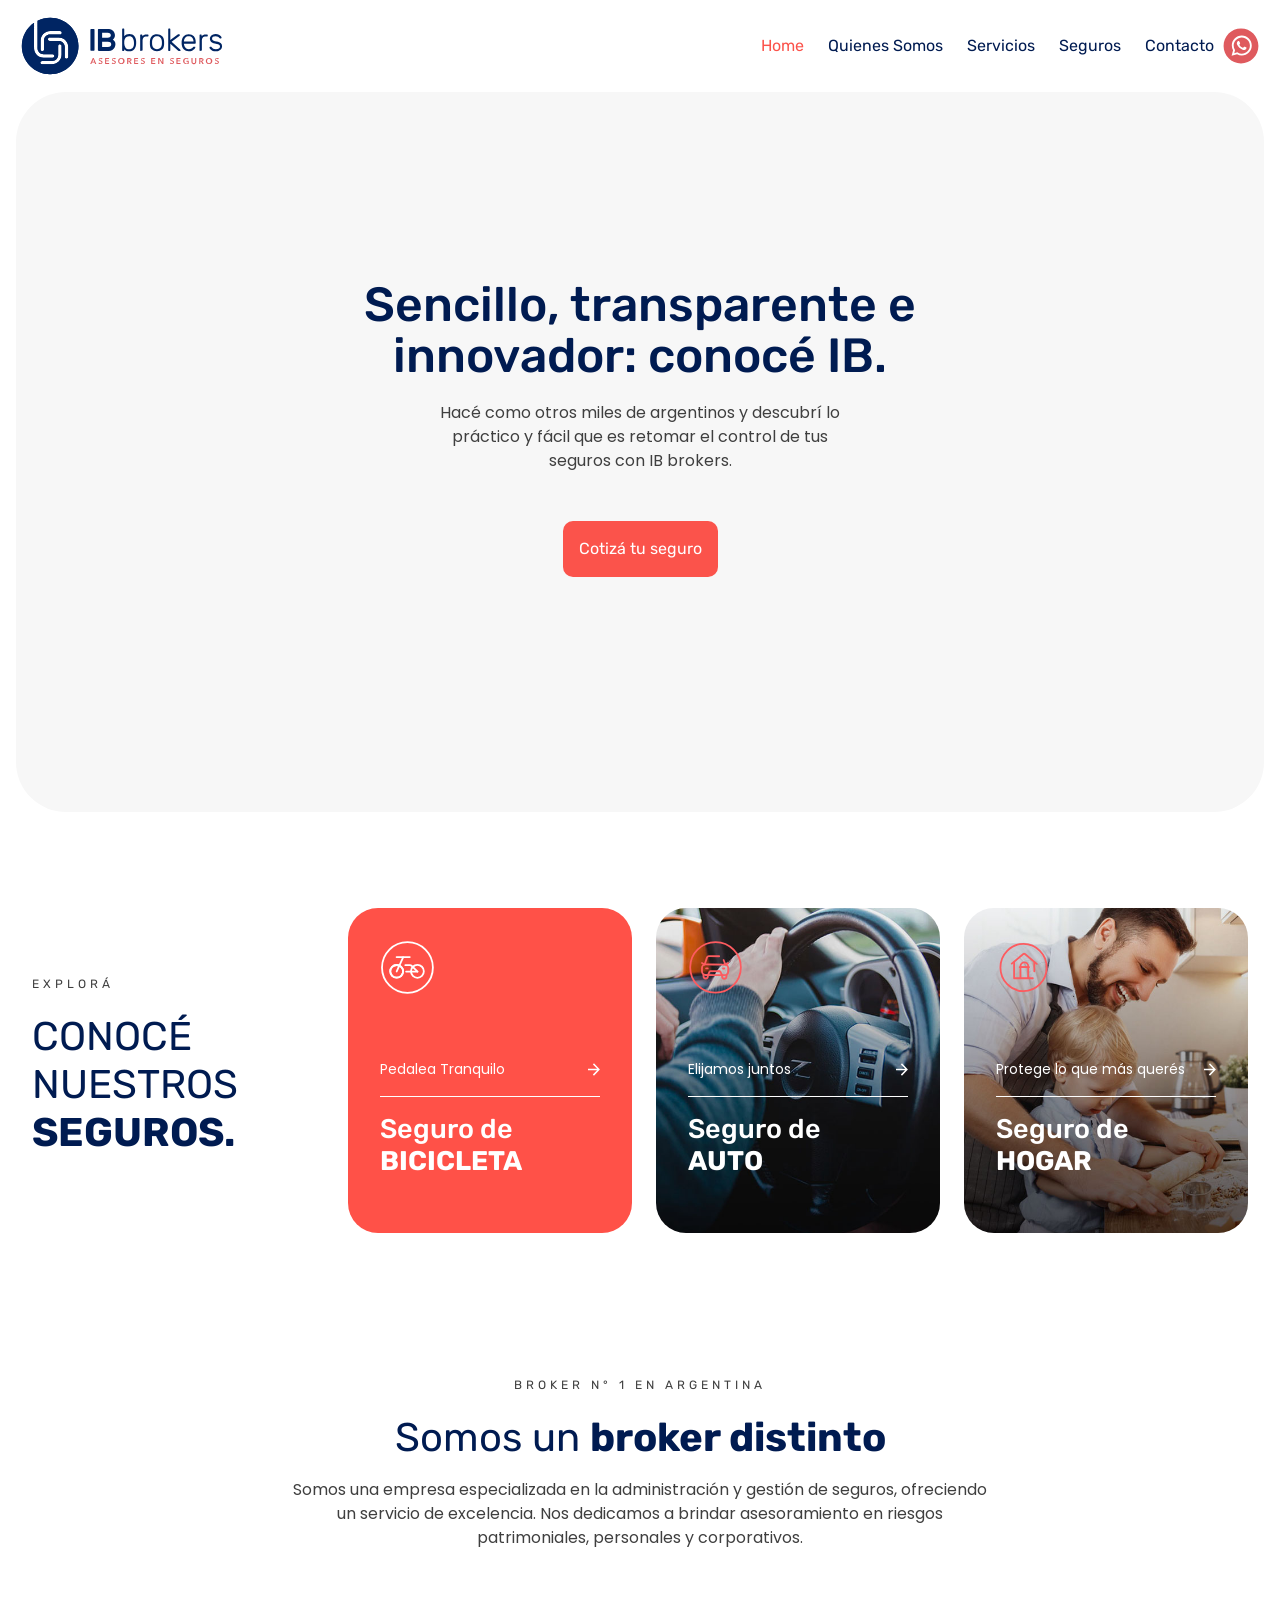
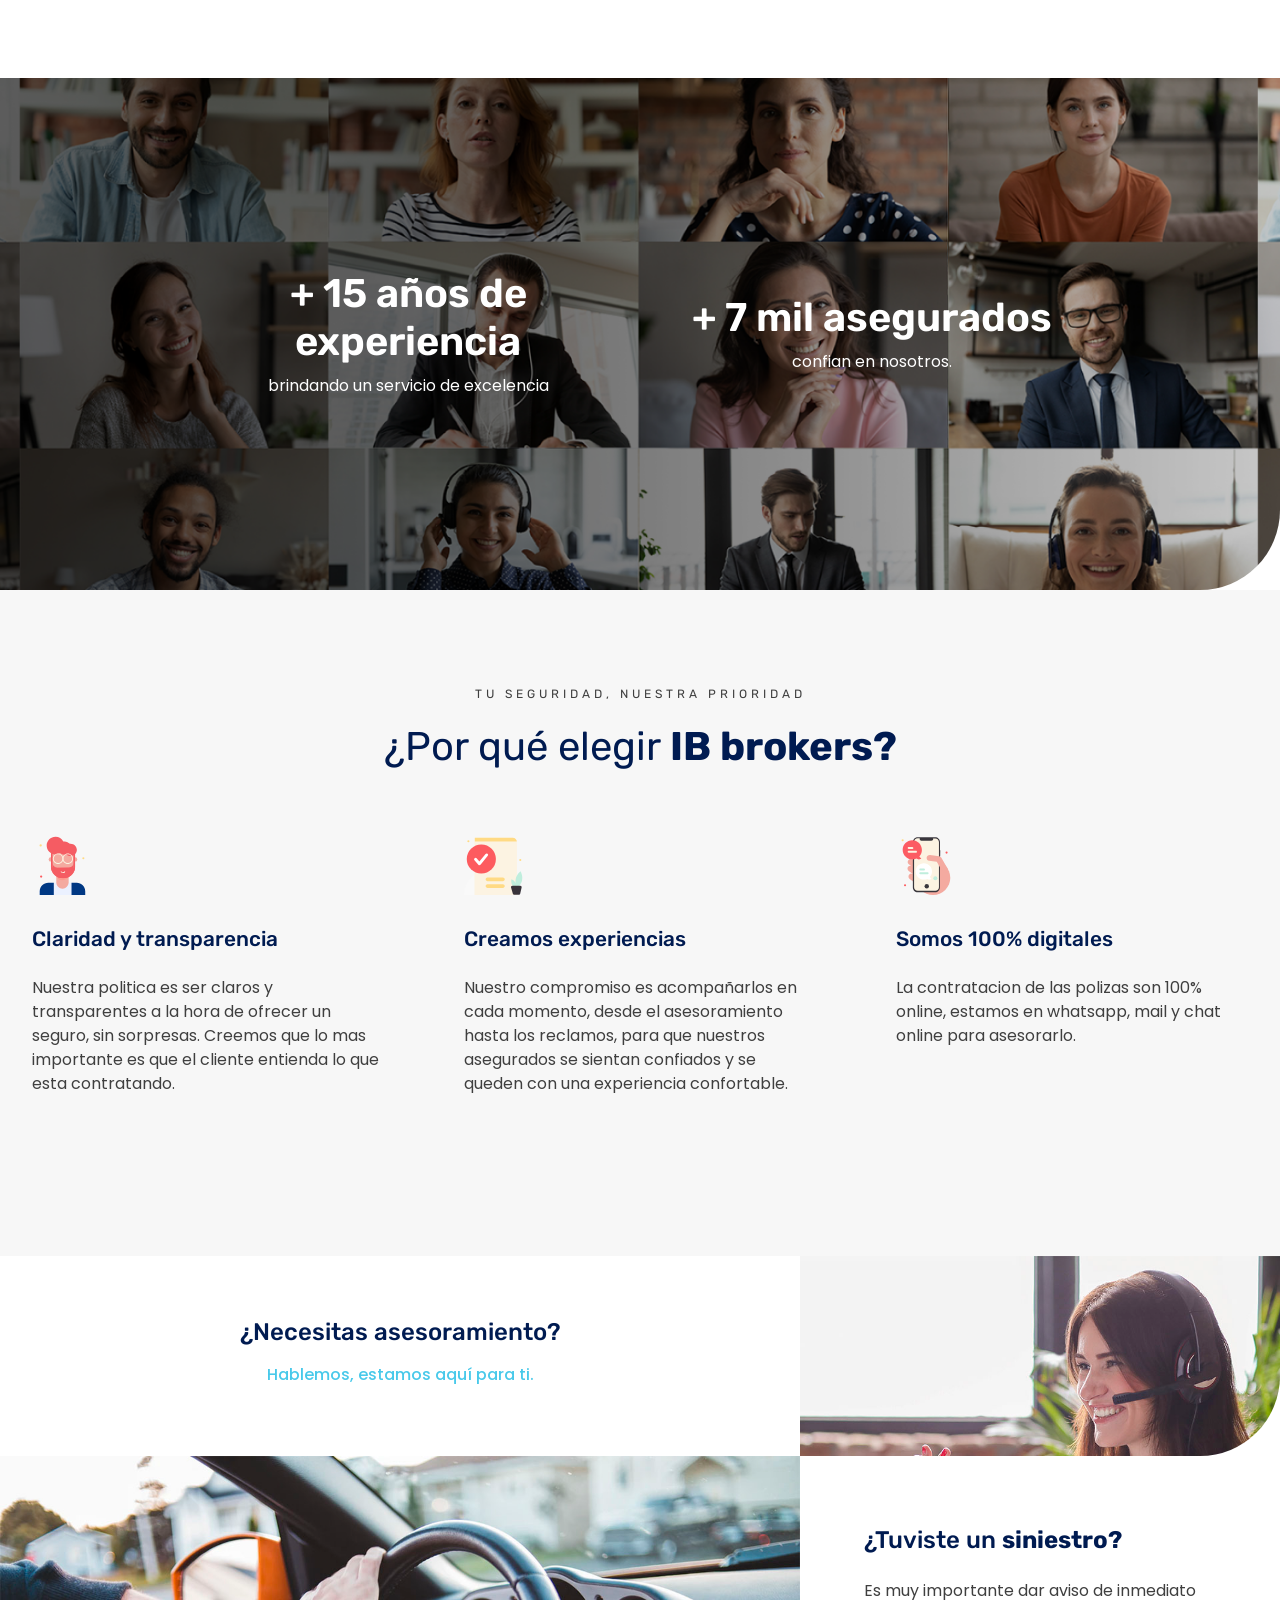
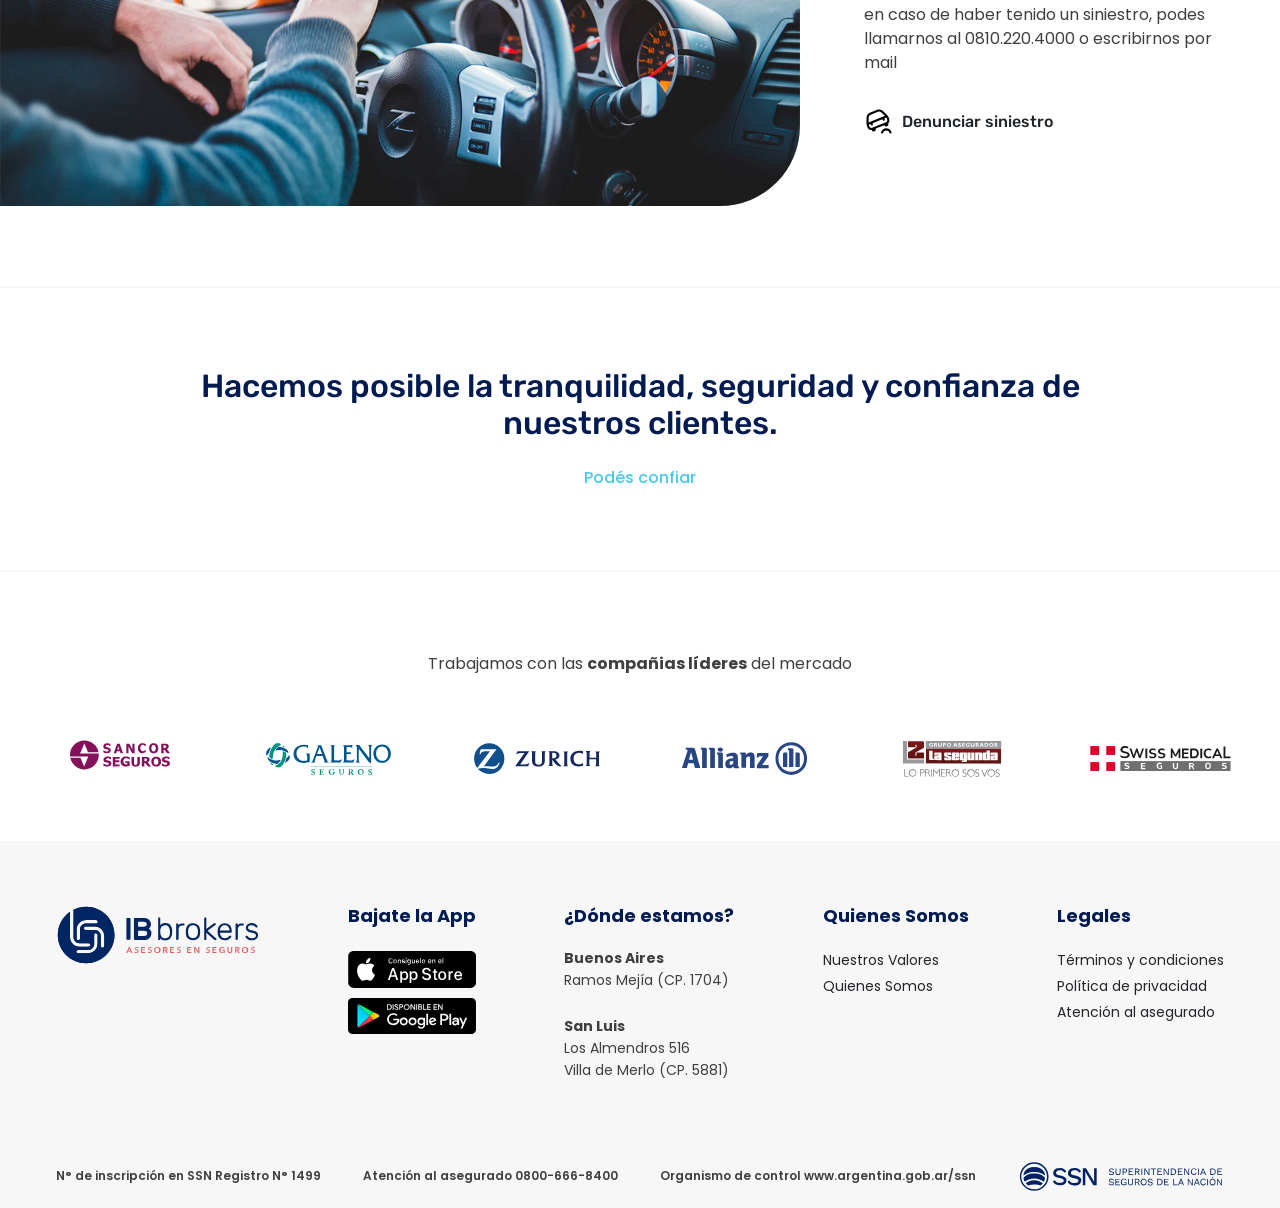
==== index.html @ da9d714d "Primer Commit del Proyecto" ====
<!DOCTYPE html>
<html lang="es">
<head>
    <meta charset="UTF-8">
    <meta name="viewport" content="width=device-width, initial-scale=1.0">
    <title>IB Brokers, Productores de Seguros</title>

    <link href="https://cdn.jsdelivr.net/npm/bootstrap@5.3.2/dist/css/bootstrap.min.css" rel="stylesheet" integrity="sha384-T3c6CoIi6uLrA9TneNEoa7RxnatzjcDSCmG1MXxSR1GAsXEV/Dwwykc2MPK8M2HN" crossorigin="anonymous">

    <link rel="stylesheet" href="./css/estilos.css">

</head>
<body>

    <header>
        <nav class="navbar navbar-expand-lg">
            <div class="container-fluid">
            <a href="./index.html"><img src="./imag/logo-ib.svg" alt="IB Brokers"></a>
            <button class="navbar-toggler" type="button" data-bs-toggle="collapse" data-bs-target="#navbarNav" aria-controls="navbarNav" aria-expanded="false" aria-label="Toggle navigation">
            <span class="navbar-toggler-icon"></span>
            </button>
            
            <div class="collapse navbar-collapse" id="navbarNav">
                <ul class="navbar-nav">
                <li class="nav-item">
                    <a class="nav-link active" aria-current="page" href="./index.html">Home</a>
                </li>
                <li class="nav-item">
                    <a class="nav-link" href="./pages/quienes-somos.html">Quienes Somos</a>
                </li>
                <li class="nav-item">
                    <a class="nav-link" href="./pages/servicios.html">Servicios</a>
                </li>
                <li class="nav-item">
                    <a class="nav-link" href="./pages/seguros.html">Seguros</a>
                </li>
                <li class="nav-item">
                    <a class="nav-link" href="./pages/contacto.html">Contacto</a>
                </li>
                </ul>
                <a href="https://api.whatsapp.com/send?phone=5491161267006&text=%20Hola!%20Me%20gustar%C3%ADa%20cotizar%20mi%20celular" target="_blank">
                    <img src="./imag/whatsapp-icon-header.svg" alt="Whatsapp">
                </a>
               
            </div>
            </div>
        </nav>
    </header>


    <main>
        <section class="section-1">
            <div class="container_introduccion">
                <h1>Sencillo, transparente e innovador: conocé IB.</h1>
                <p>Hacé como otros miles de argentinos y descubrí lo práctico y fácil que es retomar el control de tus seguros con IB brokers.</p>
                <a href="#cotiza-seguro">Cotizá tu seguro</a>
            </div>
        </section>


        <section class="section-2" id="cotiza-seguro">
            <div class="seguros__title">
                <p class="seguros__subtitle">EXPLORÁ</p>
                <h2>CONOCÉ NUESTROS <strong>SEGUROS.</strong></h2>
            </div>

            <div class="seguros__cajitas">

                <div class="seguros__cajas-1">
                    <img src="./imag/Icono-Bicicleta.svg" alt="Bicicleta">

                    <div class="seguros__cajas__iconos">
                        <p>Pedalea Tranquilo</p>
                        <img src="./imag/Flecha-ib-blanca.svg" alt="Icono Flecha">
                    </div>
                    
                    <a href="https://segurodebicicletas.com.ar/" target="_blank">
                        <h3 class="seguros__cajas__title__h3">Seguro de <br><strong>BICICLETA</strong></h3>
                    </a>
                </div>

                <div class="seguros__cajas-2">
                    <img src="./imag/Auto-icono.svg" alt="Auto">
                    
                    <div class="seguros__cajas__iconos">
                        <p>Elijamos juntos</p>
                        <img src="./imag/Flecha-ib-blanca.svg" alt="Icono Auto">
                    </div>
                    
                    <a href="https://api.whatsapp.com/send?phone=541166744454&text=%20Hola!%20Me%20gustar%C3%ADa%20cotizar%20mi%20auto" target="_blank"> 
                        <h3 class="seguros__cajas__title__h3">Seguro de <br><strong>AUTO</strong></h3>
                    </a>
                </div>

                <div class="seguros__cajas-3">
                    <img src="./imag/icono-hogar.svg" alt="Hogar">
                    
                    <div class="seguros__cajas__iconos">
                        <p>Protege lo que más querés</p>
                        <img src="./imag/Flecha-ib-blanca.svg" alt="Icono Flecha">
                    </div>
                    <a href="http://segurosdehogar.com.ar/" target="_blank">
                        <h3 class="seguros__cajas__title__h3">Seguro de <br><strong>HOGAR</strong></h3>
                    </a>
        
                </div>

            </div>
        </section>

        <section class="section-3">
            <div>
                <p class="seguros__subtitle">BROKER N° 1 EN ARGENTINA</p>
                <h2>Somos un <strong>broker distinto</strong></h2>
                <p class="seguros__texto">Somos una empresa especializada en la administración y gestión de seguros, ofreciendo un servicio de excelencia. Nos dedicamos a brindar asesoramiento en riesgos patrimoniales, personales y corporativos.</p>
            </div>
        </section>

        <section class="section-4">
            <div class="section-4-a">
                <h2>+ 15 años de experiencia</h2>
                <p>brindando un servicio de excelencia</p>
            </div>
            <div class="section-4-a">
                <h2>+ 7 mil asegurados</h2>
                <p>confian en nosotros.
                </p>
            </div>
        </section>

        <section class="section-5">
            <div class="section-5__features">
                <div>
                    <p class="seguros__subtitle">TU SEGURIDAD, NUESTRA PRIORIDAD</p>
                    <h2>¿Por qué elegir <strong>IB brokers?</strong></h2>
                </div>

                <div class="features">
                    <div class="features__1">
                        <img class="img-features" src="./imag/features-1.svg" alt="Icono Transparencia">
                        <h4>Claridad y transparencia</h4>
                        <p>Nuestra politica es ser claros y transparentes a la hora de ofrecer un seguro, sin sorpresas. Creemos que lo mas importante es que el cliente entienda lo que esta contratando.</p>
                    </div>

                    <div class="features__2">
                        <img class="img-features" src="./imag/features-2.svg" alt="Icono experiencia">
                        <h4>Creamos experiencias</h4>
                        <p>Nuestro compromiso es acompañarlos en cada momento, desde el asesoramiento hasta los reclamos, para que nuestros asegurados se sientan confiados y se queden con una experiencia confortable.</p>
                    </div>

                    <div class="features__3">
                        <img class="img-features" src="./imag/features-3.svg" alt="Icono-Bicicletaono Digital">
                        <h4>Somos 100% digitales</h4>
                        <p>La contratacion de las polizas son 100% online, estamos en whatsapp, mail y chat online para asesorarlo.</p>
                    </div>

                </div>
            </div>
        </section>

        <section class="section-6">
            <div class="contenido-grid">
                <div class="contenido-grid__one">
                    <h3>¿Necesitas asesoramiento?</h3>
                    <p class="contenido-grid__text__one">Hablemos, estamos aquí para ti.</p>
                </div>
                
                <div class="contenido-grid__two"></div>
                <div class="contenido-grid__three"></div>

                <div class="contenido-grid__four">
                    <h3>¿Tuviste un <strong>siniestro?</strong></h3>
                    <p class="contenido-grid__text__four">Es muy importante dar aviso de inmediato en caso de haber tenido un siniestro, podes llamarnos al 0810.220.4000 o escribirnos por mail</p>
                    <div class="contenido-grid__text__four__botom">
                        <img src="./imag/car-bump.svg" alt="Boton Denunciar">
                        <a href="https://api.whatsapp.com/send?phone=5491161267006&text=%20Hola!%20Me%20gustar%C3%ADa%20cotizar%20mi%20celular" target="_blank">Denunciar siniestro</a>
                    </div>
                    
                </div>
            </div>
        </section>

        <section class="section-7">
            <div class="container__frase">
                <h2 class="container__frase__one">Hacemos posible la tranquilidad, seguridad y confianza de nuestros clientes.</h2>
                <p class="container__frase__two">Podés confiar</p>
            </div>
        </section>

        <section class="section-8">
                <div>
                    <p>Trabajamos con las <strong>compañias líderes</strong> del mercado</p>
                </div>
                <div class="grid_companias">
                    <img src="./imag/Sancor-IB.svg" alt="Sancor Seguros">
                    <img src="./imag/Galeno-IB.svg" alt="Galeno Seguros">
                    <img src="./imag/Zurich-IB.svg" alt="Zurich Seguros">
                    <img src="./imag/Allianx-IB.svg" alt="Allianz Seguros">
                    <img src="./imag/LaSegunda-IB.svg" alt="La Segunda Seguros">
                    <img src="./imag/SMG-Seguros.svg" alt="SMG Seguros">
                </div>
        </section>

    </main>

<footer>
    <div class="container-footer">
        
        <div class="Fila-1-footer">
            <div>
                <img class="logo-footer" src="./imag/logo-ib.svg" alt="Logo IB Brokers">
            </div>

            <div>
                <h4 class="title-footer">Bajate la App</h4>
                <img class="img-footer" src="./imag/apple.svg" alt="App Apple">
                <img class="img-footer" src="./imag/googeplar.svg" alt="App Google">     
            </div>

            <div>
                
                <h4 class="title-footer">¿Dónde estamos?</h4>
                <p class="text-footer"><strong>Buenos Aires</strong></p>
                <p class="text-footer">Ramos Mejía (CP. 1704)</p><br>
                
                
                <p class="text-footer"><strong>San Luis</strong></p>
                <p class="text-footer">Los Almendros 516<br>
                Villa de Merlo (CP. 5881)</p>
                
            </div>

            <div>
                <h4 class="title-footer">Quienes Somos</h4>
                    <ul>
                        <li class="item-fotter">Nuestros Valores</li>
                        <li class="item-fotter">Quienes Somos</li>
                    </ul>
            </div>

            <div>
                <h4 class="title-footer">Legales</h4>
                <ul> 
                    <li class="item-fotter">Términos y condiciones</li>
                    <li class="item-fotter">Política de privacidad</li>
                    <li class="item-fotter">Atención al asegurado</li>
                </ul>
            </div>
            
        </div>

        <div class="Fila-2-footer">
            <div>
                <p class="text-footer-fila2">N° de inscripción en SSN Registro N° 1499</p>
            </div> 

            <div>
                <p class="text-footer-fila2">Atención al asegurado 0800-666-8400</p>
            </div>
           
            <div>
                <p class="text-footer-fila2">Organismo de control www.argentina.gob.ar/ssn</p>
            </div>
           
            <div>
                <img src="./imag/LogoSSN.svg" alt="Superintendencia de Seguros">
            </div>
        
        </div>
    
    </div>
</footer>

<script src="https://cdn.jsdelivr.net/npm/bootstrap@5.3.2/dist/js/bootstrap.bundle.min.js" integrity="sha384-C6RzsynM9kWDrMNeT87bh95OGNyZPhcTNXj1NW7RuBCsyN/o0jlpcV8Qyq46cDfL" crossorigin="anonymous"></script>

</body>
</html>
---- css/estilos.css ----
@import url('https://fonts.googleapis.com/css2?family=Poppins:wght@300;400;500;600;700;800;900&family=Rubik:wght@300;400;500;600;700;800;900&display=swap');

* {
    margin: 0;
    padding: 0;
    box-sizing: border-box;
}


/*PROPIEDADES GENERALES*/
h1, h2, h3, h4, h5, h6 {
    font-family: 'Rubik', sans-serif;
    font-weight: 500;
    color: #001b51;
}

h1 {
    font-size: 3rem;
    line-height: 3.2rem;
    margin-bottom: 20px;
}

h2 {
    font-size: 2.5rem;
    font-weight: 400;
    color: #001b51;
}

h3 {
    font-size: 1.5rem;
}

h4 {
    font-size: 1.3rem;
}


p {
    font-family: 'Poppins', sans-serif;
    color: #3f3f3f;
    font-weight: 400;
    font-size: 1rem;
    margin-bottom: 0;
}

a {
    outline: none;
    text-decoration: none;
    font-family: "rubik";
    color: inherit;
}

li {
    list-style-type: none;
}

ol, ul {
    padding-left: 0;
}


/*NAV*/

.navbar-expand-lg .navbar-collapse {
    margin: 0;
}

.container-fluid {
    max-width: 1300px;
    margin: 0.5rem;
    
}

.navbar {
    justify-content: center;
}

#navbarNav {
    justify-content: end;
}

.navbar-nav {
    gap: 0.5rem;
}

.nav-link {
    color: #001b51;
}

.navbar-nav .nav-link.active {
    color: #FB534B;
}

.nav-link:hover {
    color: #FB534B;
}  

.navbar-collapse {
    margin-top: 20px;
    gap: 0;
}






/*FOOTER*/
footer {
    background-color: #f7f7f7;
}

.container-footer {
    max-width: 1200px;
    margin: 0 auto;
    display: flex;
    flex-direction: column;
}

.Fila-1-footer {
    display: flex;
    flex-direction: row;
    justify-content: space-between;
    align-items: top;
    text-align: left;
    margin: 4rem 1rem 1rem 1rem;
}

.Fila-2-footer{
    display: flex;
    flex-direction: row;
    flex-wrap: wrap;
    justify-content: space-between;
    align-items: center;
    margin: 4rem 1rem 1rem 1rem;
}


.logo-fotter {
    height: 4.5rem;
    align-items: center;
 }

.title-footer {
    font-family: 'Poppins', sans-serif;
    font-size: 18px;
    font-weight: 700;
    margin-bottom: 20px;
}

.text-footer {
    font-size: 14px;
    line-height: 22px;
    font-weight: 400;
}

.item-fotter {
    font-family: 'Poppins', sans-serif;
    font-size: 14px;
    line-height: 26px;
    font-weight: 400;
}

.text-footer-fila2 {
    font-size: 12px;
    line-height: 16px;
    font-weight: 600;
    text-wrap: wrap;
}

.Fila-1-footer p {
    margin: 0;

}

.img-footer {
    margin-block: 0.3rem;

}

@media (max-width: 1000px) {
    .Fila-1-footer {
        flex-direction: column;
        gap: 2rem;
    }

    .Fila-2-footer {
        flex-direction: column;
        gap: 1rem;
        align-items: start;
    }

    .img-footer {
        width: 10rem;
    }
}


/*MAIN*/
/*SECTION1*/
.section-1 {
    height: 80vh;
    background-color: #f7f7f7;
    margin-inline: 1rem;
    border-radius: 50px;
    display: flex;
    
}

.container_introduccion{
    max-width: 1300px;
    margin: 0 auto;
    padding: 2rem;
    display: flex;
    flex-direction: column;
    justify-content: center;
    align-items: center;
}

.section-1 h1 {
    text-align: center;
    max-width: 600px;
}

.section-1 p {
    text-align: center;
    max-width: 400px;
}

.section-1 a {
    text-align: center;
    background-color: #FB534B;
    color: white;
    border-radius: 10px;
    padding: 1rem;
    margin-block: 3rem;
}

.section-1 a:hover {
    background-color: #013c95;
}

/*SECTION2*/
.section-2 {
    max-width: 1300px;
    margin: 4rem auto;
    display: flex;
    flex-direction: row;
    justify-content: start;
    align-items: center;
    gap: 2rem;
    padding: 2rem;
}

.seguros__title {
    width: 300px;
}

.seguros__subtitle {
    font-family: 'Rubik', sans-serif;
    font-size: 12px;
    line-height: 17px;
    font-weight: 400;
    letter-spacing: 4px;
    margin-bottom: 20px;
}

.seguros__cajitas {
    display: flex;
    flex-direction: row;
    max-width: 900px;
    margin: 0 auto;
    justify-content: space-between;
    width: 100%;
    gap: 1.5rem;
 
}

.seguros__cajas-1, .seguros__cajas-2, .seguros__cajas-3 {
    display: flex;
    flex-direction: column;
    justify-content: space-between;
    background-color: #ff5148;
    padding: 2rem;
    border-radius: 30px;
    text-align: left;
    width: 100%;
    align-items: start;
    align-content: end;
}

.seguros__cajas__iconos {
    display: flex;
    width: 100%;
    justify-content: space-between;
    padding-block: 4rem 1rem;
    border-bottom: 1px solid white;
}

.seguros__cajas__iconos p {
    color: white;
    font-size: 14px;
    }

.seguros__cajas__icon h3 {
        color: white;
}

.seguros__cajas__title__h3 {
    color: white;
    font-size: 27px;
    padding: 1rem 0;
}

.seguros__cajas-2 {
    background-image: url(../imag/Auto-imag.jpg);
    background-repeat: no-repeat;
    background-size: cover;
    background-position: center;
}

.seguros__cajas-3 {
    background-image: url(../imag/Hogar-imag.jpg);
    background-repeat: no-repeat;
    background-size: cover;
    background-position: center;
}

@media (max-width: 1000px) {
    
    .section-2 {
        flex-direction: column;
        align-items: left;
    }

    .seguros__title {
        width: 100%;
    }
}

@media (max-width: 750px) {

    .seguros__cajitas {
        flex-direction: column;
        max-width: 100%;
    }

}


/*SECTION3*/
.section-3 {
    max-width: 1300px;
    margin: 5rem auto;
    padding: 2rem;
    text-align: center;

}

.seguros__texto {
    max-width: 700px;
    text-align: center;
    margin: 1rem auto;
}


/*SECTION4*/
.section-4 {
    background-image:url(../imag/hero-empresas-xl.jpg);
    background-color: #f7f7f7;
    background-position: center;
    background-repeat: no-repeat;
    background-size: cover;
    border-bottom-right-radius: 80px;
    display: flex;
    flex-direction: row;
    justify-content: center;
    gap: 2rem;
    align-items: center;
    align-content: center;
    text-align: center;
    padding: 12rem;
}

.section-4 h2{
    color: white;
    font-weight: 600;
}

.section-4 p {
    color: white;
}

.section-4-a {
    width: 50%;
}


@media (max-width: 1000px) {
    
    .section-4 {
        padding: 5rem;
    }

}

@media (max-width: 750px) {
    
    .section-4 {
        padding: 3rem;
        flex-direction: column;
        gap: 3rem;
    }

    .section-4-a {
        width: 100%;
    }

}



/*SECTION5*/
.section-5 {
    background-color: #f7f7f7;
}

.section-5__features {
    max-width: 1300px;
    margin: 0 auto;
    padding: 6rem 2rem;
    text-align: center;
}

.features {
    display: flex;
    flex-direction: row;
    justify-content: space-between;
    align-items: start;
    margin-block: 4rem;
    gap: 5rem;
    
}

.features__1, .features__2, .features__3 {
    width: 50%;
    display: flex;
    flex-direction: column;
    text-align: left;
    gap: 1rem;
}

.img-features {
    max-width: 60px;
    margin-bottom: 1rem;
}


@media (max-width: 750px) {
    
    .features {
        flex-direction: column;
    }

    .features__1, .features__2, .features__3 {
        width: auto;
    }
}


/*SECTION 6*/
.section-6 {
    max-width: 1300px;
    margin: 0rem auto;
    text-align: center;
}

.contenido-grid{
    display: grid;
    grid-template-columns: 2fr 1.2fr;
    grid-template-rows: auto;
    align-items: center;
}

.contenido-grid__one {
    padding-block: 3rem;
}

.contenido-grid__text__one {
    color: #48c9ea;
    font-weight: 500;
    padding-block: 0.5rem;
    align-items: center;
 
}

.contenido-grid__two {
    width: 100%;
    height: 200px;
    background-image: url(../imag/Gestiones-imag.jpg);
    border-bottom-right-radius: 80px;
    background-position: top;
    background-repeat: no-repeat;
    background-size: cover;
}

.contenido-grid__three {
    width: 100%;
    height:350px;
    background-image: url(../imag/Gestiones-2-imag.jpg);
    border-bottom-right-radius: 80px;
    background-position: top;
    background-repeat: no-repeat;
    background-size: cover;
}

.contenido-grid__four {
    text-align: left;
    padding-inline: 4rem;
}

.contenido-grid__text__four {
    padding-block: 1rem;
}

.contenido-grid__text__four__botom {
    display: flex;
    flex-direction: row;
    justify-content: start;
    gap: 0.5rem;
    align-items: center;
    padding-top: 1rem;
}

.contenido-grid__text__four__botom a {
    font-weight: 500;
}

.contenido-grid__text__four__botom a:hover {
    font-weight: 500;
    color: #FB534B;
}


@media (max-width: 862px) {
    
    .contenido-grid{
        display: grid;
        grid-template-columns: 1fr;
        grid-template-rows: 1fr;
        align-items: center;
    }

    .contenido-grid__two {
        visibility: hidden;
        width: auto;
        height: auto;
    }  

    .contenido-grid__four {
        text-align: center;
        padding: 4rem 2rem;
    }

    .contenido-grid__text__four__botom {
        justify-content: center;
    }
}



/*SECTION 7*/

.container__frase {
    max-width: 1300px;
    margin: 5rem auto;
    padding: 5rem 10rem;
    border-top: 2px solid #f7f7f7;
    border-bottom: 2px solid #f7f7f7;
    text-align: center;
}

.container__frase__one {
    font-size: 32px;
    line-height: 37px;
    font-weight: 500;
}

.container__frase__two {
    font-weight: 500;
    color: #48c9ea;
    margin-top: 1.5rem;
}

@media (max-width: 1000px) {
    .container__frase {
        padding: 5rem 2rem;
    }
}


/*SECTION 8*/
.section-8 {
    max-width: 1300px;
    margin: 0 auto;
    text-align: center;
}

.grid_companias {
    display: grid;
    grid-template-columns: 1fr 1fr 1fr 1fr 1fr 1fr;
    gap: 2rem;
    margin: 4rem 2rem;
    justify-items: center;
}

@media (max-width: 820px) {
    .grid_companias {
        grid-template-columns: 1fr 1fr 1fr;
    }
}

@media (max-width: 526px) {
    .grid_companias {
        grid-template-columns: 1fr 1fr;
    }
}

/*QUIENES SOMOS*/
.section-1-quienes-somos {
    background-color: white;
    max-width: 1300px;
    margin: 0 auto;
}

.div-introduccion-quienes-somos {
    max-width: 700px;
    margin: 5rem 1rem;
    display: flex;
    flex-direction: column;
    gap: 1rem;
}

.section-2-quienes-somos {
    background-image: url(../imag/quienes-somos-img-IB.jpg);
    background-position: top;
    background-repeat: no-repeat;
    background-size: cover;
    border-bottom-right-radius: 100px;
    background-color: #f7f7f7;
    display: flex;
    margin: 0 auto;
    justify-content: center;

}

.div-skill-quienes-somos {
    max-width: 1300px;
    display: flex;
    flex-direction: row;
    gap: 10rem;
    margin: 10rem 0;
    padding: 1rem;
}

.div-skill-quienes-somos-text h3 {
    color: white;
    font-size: 2rem;
    text-align: center;
}

.div-skill-quienes-somos-text p {
    color: white;
    text-align: center;
}


.section-3-quienes-somos {
    max-width: 1300px;
    margin: 8rem auto;
    display: flex;
    flex-direction: row;
    gap: 4rem;
    justify-content: space-between;

}

.div-title-features-quienes-somos {
    width: 400px;
}

.div-title-features-quienes-somos h2 {
    font-size: 32px;
    line-height: 39px;
    font-weight: 500;
    padding: 1rem;
    margin-top: 4.5rem;
}

.div-features-quienes-somos {
    max-width: 900px;
    display: grid;
    grid-template-columns: 1fr 1fr;
    gap: 5rem;
    padding: 1rem;
}

.div-features-quienes-somos img {
    margin-bottom: 1rem;
}

@media (max-width: 900px) {
    .div-skill-quienes-somos {
        flex-direction: column;
        gap: 3rem;
        margin: 2rem 2rem;
    }

    .div-features-quienes-somos {
        display: grid;
        grid-template-columns: 1fr;
        gap: 2rem;
        padding: 1rem;
    }

    .section-3-quienes-somos {
        flex-direction: column;
        margin-top: 2rem;
        gap: 2rem;
    
    }

}


/*SERVICIOS*/
.section-1-servicios {
    background-color: white;
    max-width: 1300px;
    margin: 0 auto;
}

.div-introduccion-servicios {
    max-width: 700px;
    margin: 5rem 1rem;
    display: flex;
    flex-direction: column;
    gap: 1rem;
}

.section-2-servicios {
    background: linear-gradient(to right, #181c3541, #181c35a0),url("../imag/servicios.jpg");
    background-position: top;
    background-repeat: no-repeat;
    background-size: cover;
    border-bottom-right-radius: 100px;
    background-color: #f7f7f7;
    display: flex;
    margin: 0 auto;
    justify-content: center;

}

.div-text-servicios p {
    font-size: 2rem;
    font-weight: 500;
    color: white;
    padding: 1rem;
    margin: 14rem 0;
    text-align: center;
}


.section-3-servicios{
    max-width: 1300px;
    margin: 6rem auto;
    display: flex;
    flex-direction: column;
    justify-content: start;
}

.div-title-features-servicios h2 {
    max-width: 900px;
    padding: 1rem;
    margin-bottom: 5rem;
}

.div-features-servicios {
    max-width: 1300px;
    padding: 1rem;
    display: grid;
    grid-template-columns: 1fr 1fr 1fr 1fr;
    gap: 5rem;
}

.div-features-servicios img {
    margin-bottom: 1rem;
    margin-bottom: 2rem;
}

.section-4-servicios{
    max-width: 1300px;
    margin: 4rem auto;
    display: grid;
    grid-template-columns: 1fr 1fr;
}

.div-section-4-a {
    background-image: url(../imag/Gestiones-imag.jpg);
    background-position: center;
    background-repeat: no-repeat;
    background-size: cover;
    border-bottom-left-radius: 80px;
    border-top-right-radius: 80px;
}

.div-section-4-b {
    padding: 8rem 6rem;  
    background-color: #FB534B;
}


.div-section-4-b h3 {
    font-size: 2rem;
    color: white;
    margin-bottom: 2rem;
}

.div-section-4-b p {
    color: white;
}


/*SEGUROS*/

.div-introduccion-seguros {
    max-width: 700px;
    margin: 6rem auto;
    padding: 1rem;
    display: flex;
    flex-direction: column;
    text-align: center;
    justify-content: center;
    align-items: center;
}

.div-introduccion-seguros a {
    background-color: #FB534B;
    color: white;
    border-radius: 50px;
    padding: 0.8rem;
    width: 200px;
    letter-spacing: 2px;
    margin-top: 2rem;
}

.div-introduccion-seguros a:hover {
    background-color: #013c95;
}

.section-2-seguros, .section-4-seguros {
    background-color: #f7f7f7;
    padding-block: 6rem;
}

.seguro-movilidad, .seguro-personales, .seguro-corporativos {
    max-width: 1300px;
    margin: 0 auto;
    display: flex;
    flex-direction: row;
    justify-content: center;
    align-items: center;
    gap: 4rem;
    padding: 1rem;
}

.imag-setion-2-seguros {
    width: 600px;
    border-radius: 50px;
}

.info-seguro-movilidad h2, .info-seguro-personales h2, .info-seguro-corporativos h2 {
    font-size: 26px;
    line-height: 28px;
    font-weight: 500;
    margin-bottom: 1.5rem;

}

.list-seguro-movilidad, .list-seguro-personales, .list-seguro-corporativos {
    display: grid;
    grid-template-columns: 1fr 1fr;
    
}

.list-seguro-movilidad, .list-seguro-personales, .list-seguro-corporativos {
    margin-top: 3rem;
}

.item-seguro-movilidad, .item-seguro-personales, .item-seguro-corporativos {
    display: flex;
    justify-content: start;
    gap: 1rem;
    align-items: center;
    padding: 1rem;
    border-bottom: 1px solid white;
}

.section-3-personales {
    padding-block: 6rem;
}


/*contacto*/
.section-1-contacto {
    max-width: 1300px;
    margin: 6rem auto;
    padding: 1rem;
}

.div-formulario-contacto {
    display: flex;
    flex-direction: row;
    justify-content: center;
    gap: 4rem;
}


.boton-whatsapp-contacto {
    display: flex;
    justify-content: start;
    gap: 1rem;
    align-items: center;
    padding: 1rem 2rem;
    background-color: #FB534B;
    border: 0;
    border-radius: 50px;
    margin-block: 2rem 4rem;    
}

.boton-whatsapp-contacto p {
    color: white;
}

.boton-whatsapp-contacto:hover {
    background-color: #013c95;
}

.formulario-contacto-title, .form {
    width: 50%;
}

.form-style {
   margin: 1rem 0;
}

.input-style{
    border-radius: 10px;
    padding: 0.5rem;
    border: 1px solid #cacaca;
    width: 100%;
}

.input-style:focus {
    border: 1px solid #ff0000;
}

.bottom-form {
    width: 150px;
    background-color: #ff0000;
    color: white;
    font-family: 'Poppins', sans-serif;
    font-size: 18px;
    font-weight: 500;
    border: 0;
    padding: 0.5rem;
    border-radius: 50px;
}

.bottom-form:hover {
    background-color: #013c95;
}


/*mediaquery*/

/*servicios*/
@media (max-width: 900px) {
    .div-features-servicios {
        grid-template-columns: 1fr;
    }

    .section-4-servicios {
        grid-template-columns: 1fr;
        
    }

    .div-section-4-b {
        padding: 8rem 2rem;
    }

    .div-section-4-a {
        height: 30rem;
    }

    .section-4-servicios {
        margin-bottom: 0px;
    }

}




/*seguros*/
@media (max-width: 1060px) {
    .seguro-movilidad, .seguro-personales, .seguro-corporativos {
        flex-direction: column;
        align-items: start;
    }

    .imag-setion-2-seguros {
        width: 100%;
    }

}


/*contacto*/
@media (max-width: 950px) {
    .div-formulario-contacto {
        flex-direction: column;
        gap: 3rem;
    }

    .formulario-contacto-title, .form{
        width: 100%;
    } 

}
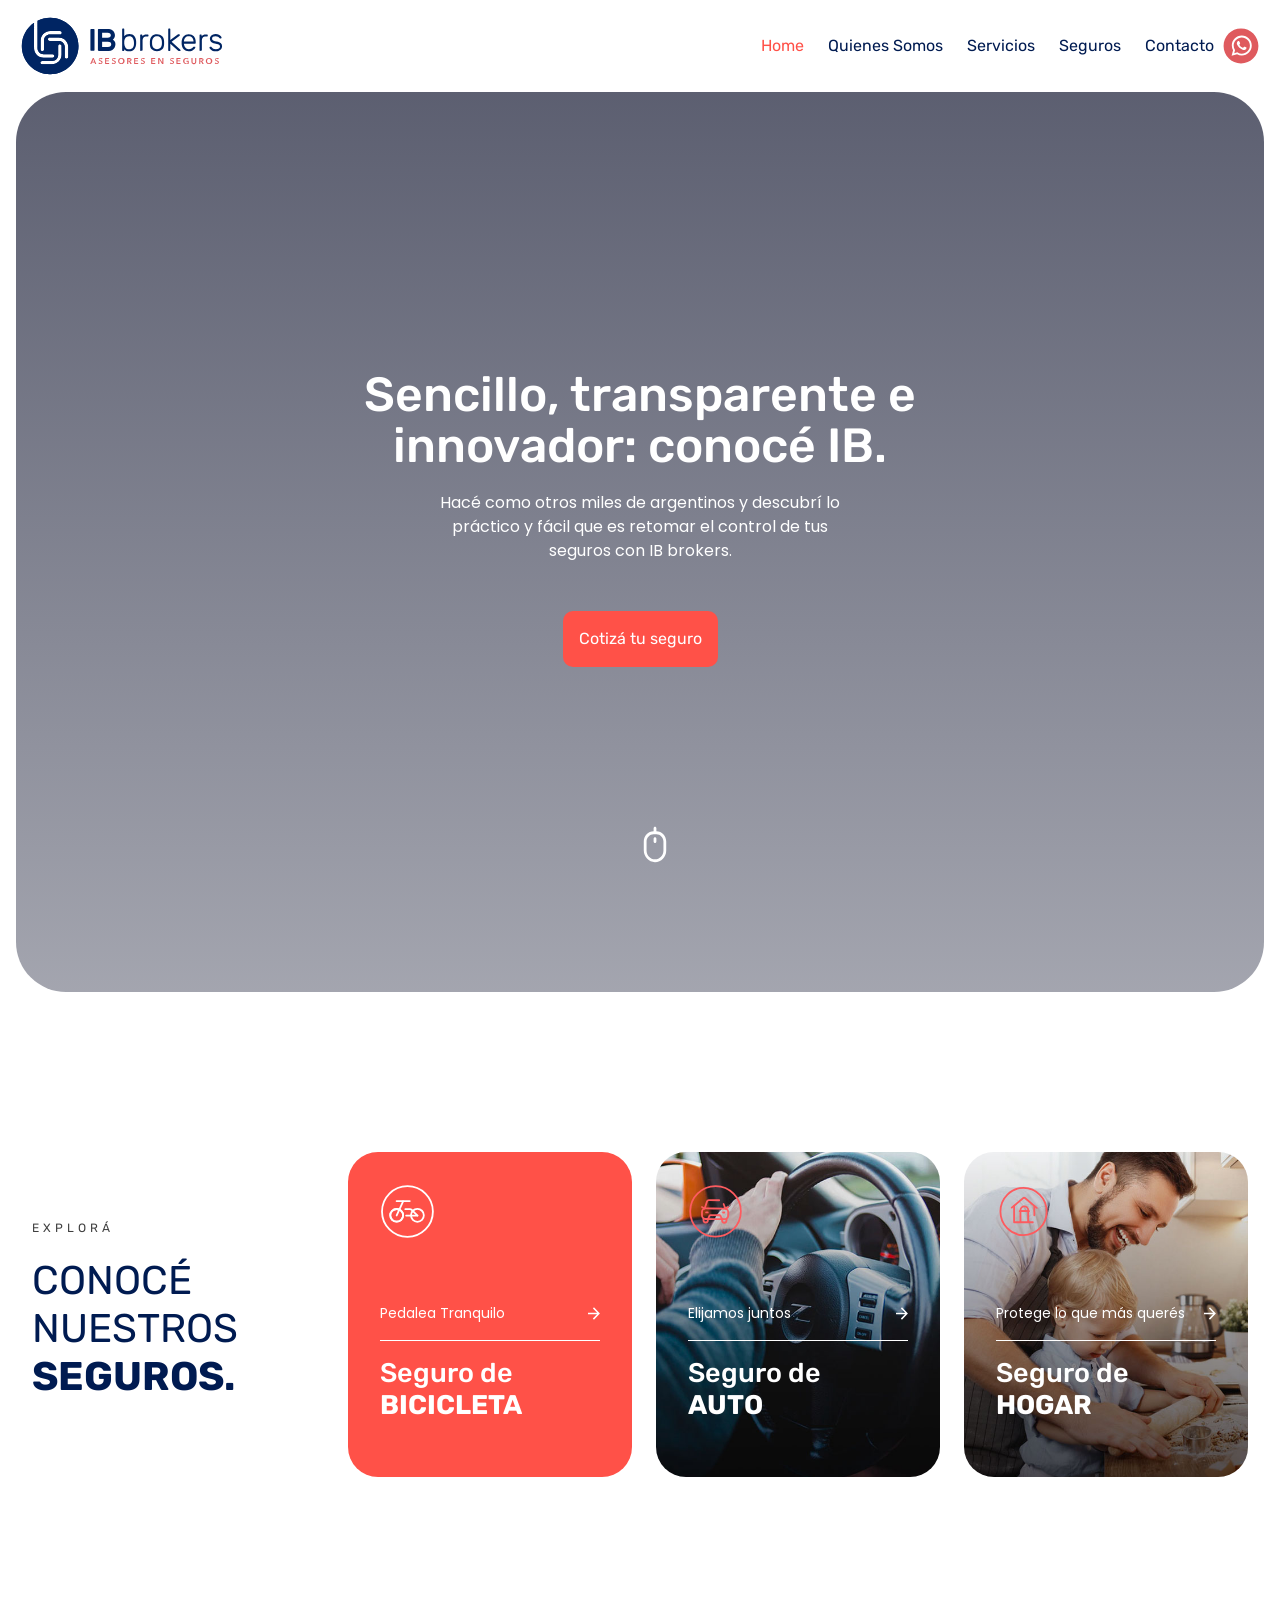
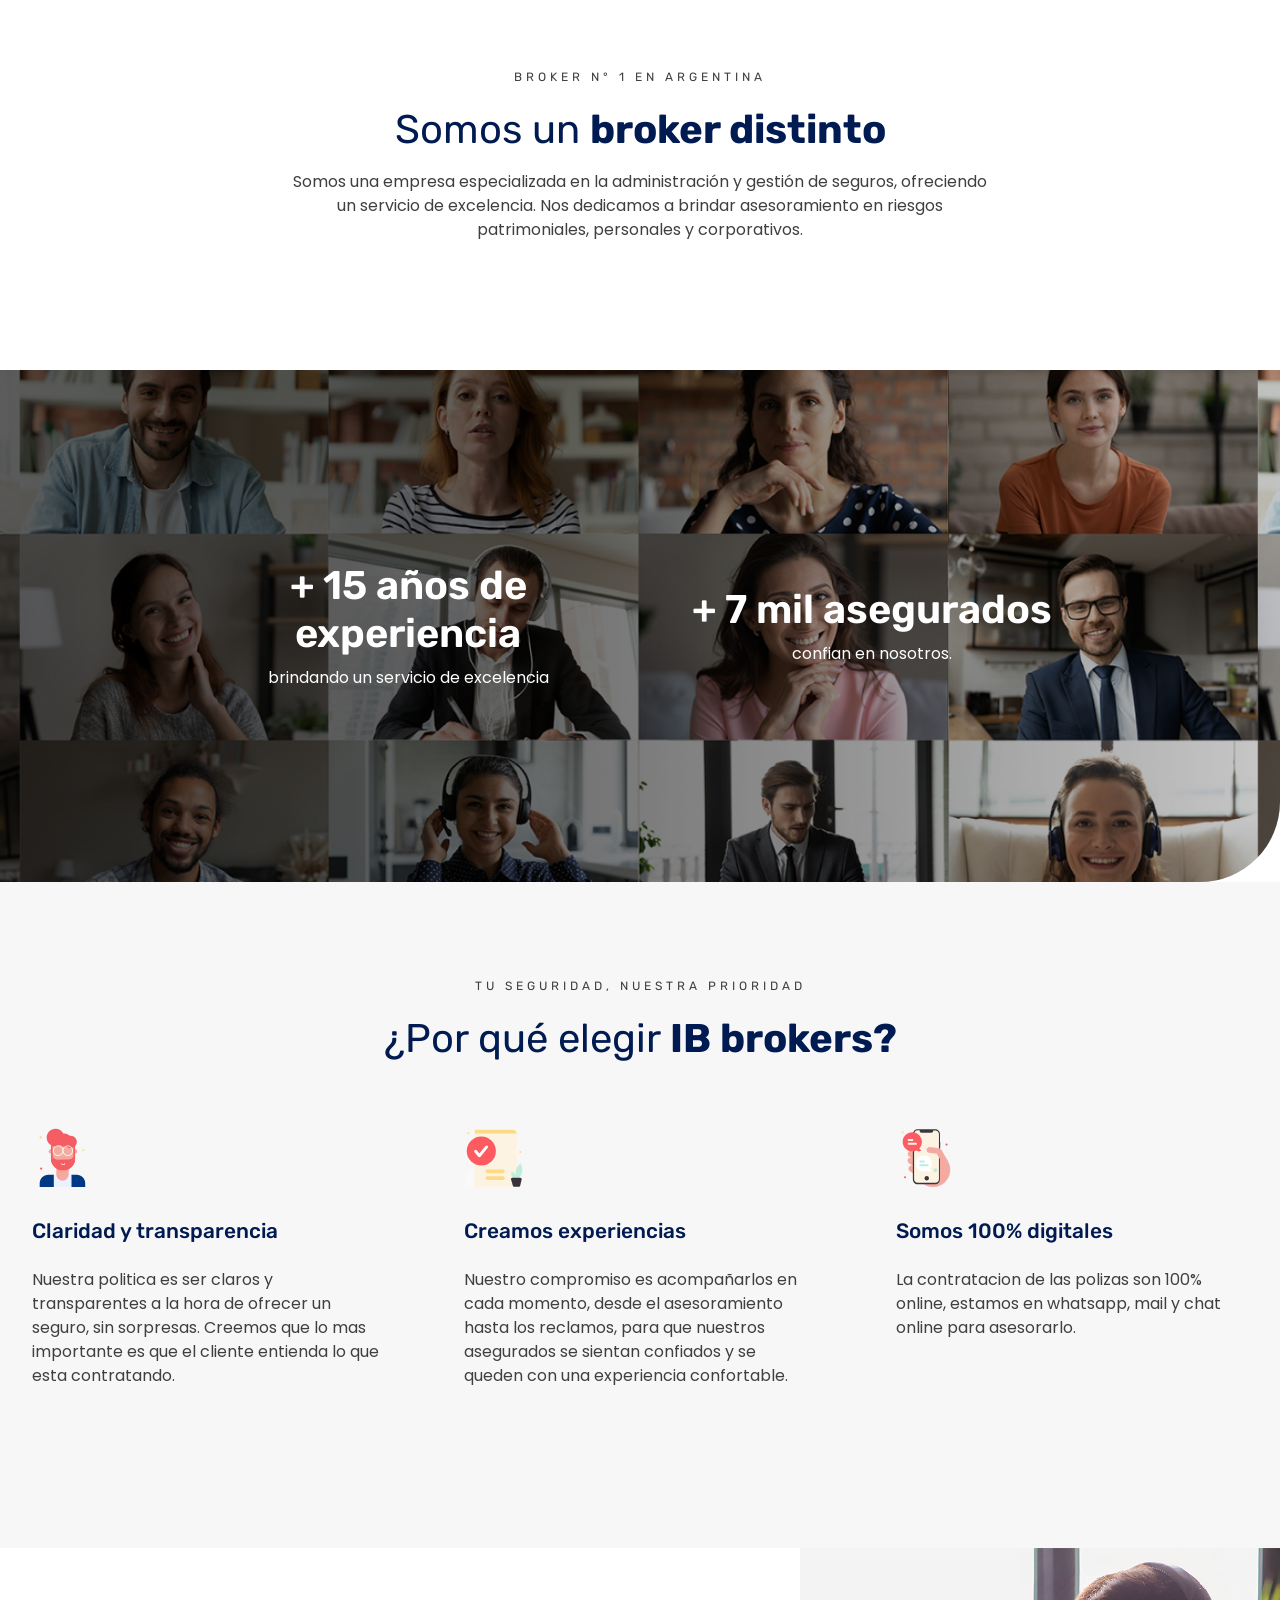
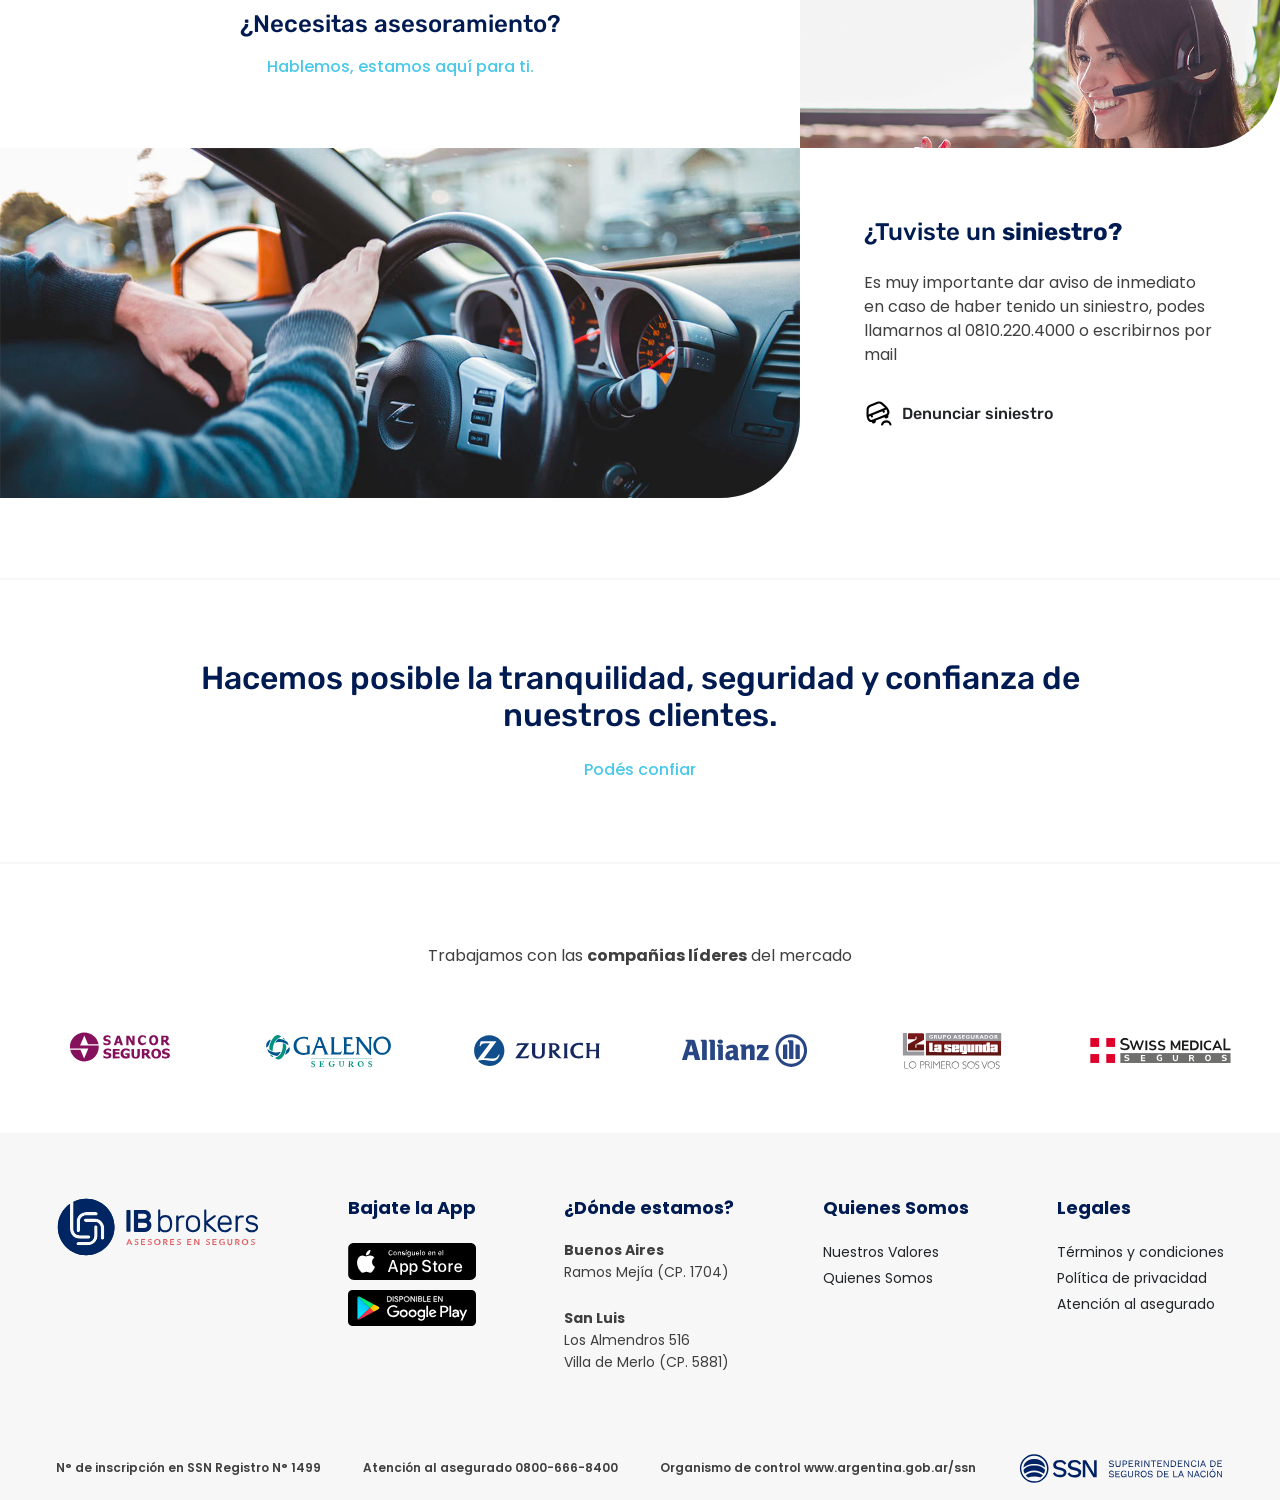
==== commit acb473f9: "Modificaciones varias SCSS amimaciones" ====
--- a/index.html
+++ b/index.html
@@ -4,10 +4,14 @@
     <meta charset="UTF-8">
     <meta name="viewport" content="width=device-width, initial-scale=1.0">
     <title>IB Brokers, Productores de Seguros</title>
+    <meta name="description" content="Broker de Seguros Nº 1 en Argentina con más de 15 años de experiencia. Somos 100% digitales y humanos.">
+    <meta name="keywords" content="Seguros, Broker de Seguros, Seguros de Vida, Seguros Patrimoniales, Seguros Corporativos, Seguros de Movilidad, Aseguradoras, Cotizar Seguro">
 
     <link href="https://cdn.jsdelivr.net/npm/bootstrap@5.3.2/dist/css/bootstrap.min.css" rel="stylesheet" integrity="sha384-T3c6CoIi6uLrA9TneNEoa7RxnatzjcDSCmG1MXxSR1GAsXEV/Dwwykc2MPK8M2HN" crossorigin="anonymous">
 
-    <link rel="stylesheet" href="./css/estilos.css">
+    <link href="https://unpkg.com/aos@2.3.1/dist/aos.css" rel="stylesheet">
+
+    <link rel="stylesheet" href="./css/main.css">
 
 </head>
 <body>
@@ -51,14 +55,17 @@
     <main>
         <section class="section-1">
             <div class="container_introduccion">
+
                 <h1>Sencillo, transparente e innovador: conocé IB.</h1>
                 <p>Hacé como otros miles de argentinos y descubrí lo práctico y fácil que es retomar el control de tus seguros con IB brokers.</p>
-                <a href="#cotiza-seguro">Cotizá tu seguro</a>
-            </div>
-        </section>
-
-
-        <section class="section-2" id="cotiza-seguro">
+                <a class="boton-cotizar-seguro" href="#cotiza-seguro">Cotizá tu seguro</a>
+                <a class="scroll"><img src="./imag/mouse.svg" alt="Mouse Scroll"></a>
+            </div>
+        </section>
+
+
+        <section class="section-2" id="cotiza-seguro" data-aos="fade-up"
+        data-aos-anchor-placement="center-bottom">
             <div class="seguros__title">
                 <p class="seguros__subtitle">EXPLORÁ</p>
                 <h2>CONOCÉ NUESTROS <strong>SEGUROS.</strong></h2>
@@ -108,7 +115,8 @@
             </div>
         </section>
 
-        <section class="section-3">
+        <section class="section-3" data-aos="fade-up"
+        data-aos-anchor-placement="bottom-bottom">
             <div>
                 <p class="seguros__subtitle">BROKER N° 1 EN ARGENTINA</p>
                 <h2>Somos un <strong>broker distinto</strong></h2>
@@ -117,11 +125,11 @@
         </section>
 
         <section class="section-4">
-            <div class="section-4-a">
+            <div class="section-4-a" data-aos="zoom-in">
                 <h2>+ 15 años de experiencia</h2>
                 <p>brindando un servicio de excelencia</p>
             </div>
-            <div class="section-4-a">
+            <div class="section-4-a" data-aos="zoom-in">
                 <h2>+ 7 mil asegurados</h2>
                 <p>confian en nosotros.
                 </p>
@@ -130,25 +138,26 @@
 
         <section class="section-5">
             <div class="section-5__features">
-                <div>
+                <div data-aos="fade-up"
+                data-aos-anchor-placement="bottom-bottom">
                     <p class="seguros__subtitle">TU SEGURIDAD, NUESTRA PRIORIDAD</p>
                     <h2>¿Por qué elegir <strong>IB brokers?</strong></h2>
                 </div>
 
                 <div class="features">
-                    <div class="features__1">
+                    <div class="features__1" data-aos="zoom-in">
                         <img class="img-features" src="./imag/features-1.svg" alt="Icono Transparencia">
                         <h4>Claridad y transparencia</h4>
                         <p>Nuestra politica es ser claros y transparentes a la hora de ofrecer un seguro, sin sorpresas. Creemos que lo mas importante es que el cliente entienda lo que esta contratando.</p>
                     </div>
 
-                    <div class="features__2">
+                    <div class="features__2" data-aos="zoom-in">
                         <img class="img-features" src="./imag/features-2.svg" alt="Icono experiencia">
                         <h4>Creamos experiencias</h4>
                         <p>Nuestro compromiso es acompañarlos en cada momento, desde el asesoramiento hasta los reclamos, para que nuestros asegurados se sientan confiados y se queden con una experiencia confortable.</p>
                     </div>
 
-                    <div class="features__3">
+                    <div class="features__3" data-aos="zoom-in">
                         <img class="img-features" src="./imag/features-3.svg" alt="Icono-Bicicletaono Digital">
                         <h4>Somos 100% digitales</h4>
                         <p>La contratacion de las polizas son 100% online, estamos en whatsapp, mail y chat online para asesorarlo.</p>
@@ -160,7 +169,7 @@
 
         <section class="section-6">
             <div class="contenido-grid">
-                <div class="contenido-grid__one">
+                <div class="contenido-grid__one" data-aos="fade-right">
                     <h3>¿Necesitas asesoramiento?</h3>
                     <p class="contenido-grid__text__one">Hablemos, estamos aquí para ti.</p>
                 </div>
@@ -168,7 +177,7 @@
                 <div class="contenido-grid__two"></div>
                 <div class="contenido-grid__three"></div>
 
-                <div class="contenido-grid__four">
+                <div class="contenido-grid__four" data-aos="fade-left">
                     <h3>¿Tuviste un <strong>siniestro?</strong></h3>
                     <p class="contenido-grid__text__four">Es muy importante dar aviso de inmediato en caso de haber tenido un siniestro, podes llamarnos al 0810.220.4000 o escribirnos por mail</p>
                     <div class="contenido-grid__text__four__botom">
@@ -180,14 +189,16 @@
             </div>
         </section>
 
-        <section class="section-7">
+        <section class="section-7" data-aos="fade-up"
+        data-aos-anchor-placement="center-bottom">
             <div class="container__frase">
                 <h2 class="container__frase__one">Hacemos posible la tranquilidad, seguridad y confianza de nuestros clientes.</h2>
                 <p class="container__frase__two">Podés confiar</p>
             </div>
         </section>
 
-        <section class="section-8">
+        <section class="section-8" data-aos="fade-up"
+        data-aos-anchor-placement="center-bottom">
                 <div>
                     <p>Trabajamos con las <strong>compañias líderes</strong> del mercado</p>
                 </div>
@@ -273,5 +284,10 @@
 
 <script src="https://cdn.jsdelivr.net/npm/bootstrap@5.3.2/dist/js/bootstrap.bundle.min.js" integrity="sha384-C6RzsynM9kWDrMNeT87bh95OGNyZPhcTNXj1NW7RuBCsyN/o0jlpcV8Qyq46cDfL" crossorigin="anonymous"></script>
 
+<script src="https://unpkg.com/aos@2.3.1/dist/aos.js"></script>
+<script>
+    AOS.init();
+  </script>
+
 </body>
 </html>
--- a/css/main.css
+++ b/css/main.css
@@ -0,0 +1,1000 @@
+@import url("https://fonts.googleapis.com/css2?family=Poppins:wght@300;400;500;600;700;800;900&family=Rubik:wght@300;400;500;600;700;800;900&display=swap");
+* {
+  margin: 0;
+  padding: 0;
+  box-sizing: border-box;
+}
+
+/*PROPIEDADES GENERALES*/
+h1, h2, h3, h4, h5, h6 {
+  font-family: "Rubik", sans-serif;
+  font-weight: 500;
+  color: #001b51;
+}
+
+h1 {
+  font-size: 3rem;
+  line-height: 3.2rem;
+  margin-bottom: 20px;
+}
+
+h2 {
+  font-size: 2.5rem;
+  font-weight: 400;
+  color: #001b51;
+}
+
+h3 {
+  font-size: 1.5rem;
+}
+
+h4 {
+  font-size: 1.3rem;
+}
+
+p {
+  font-family: "Poppins", sans-serif;
+  color: #3f3f3f;
+  font-weight: 400;
+  font-size: 1rem;
+  margin-bottom: 0;
+}
+
+a {
+  outline: none;
+  text-decoration: none;
+  font-family: "rubik";
+  color: inherit;
+}
+
+li {
+  list-style-type: none;
+}
+
+ol, ul {
+  padding-left: 0;
+}
+
+/*NAV*/
+header {
+  background-color: white;
+}
+
+.navbar-expand-lg .navbar-collapse {
+  margin: 0;
+}
+
+.container-fluid {
+  max-width: 1300px;
+  margin: 0.5rem;
+}
+
+.navbar {
+  justify-content: center;
+}
+
+#navbarNav {
+  justify-content: end;
+}
+
+.navbar-nav {
+  gap: 0.5rem;
+}
+
+.nav-link {
+  color: #001b51;
+}
+
+.navbar-nav .nav-link.active {
+  color: #ff5148;
+}
+
+.nav-link:hover {
+  color: #ff5148;
+}
+
+.navbar-collapse {
+  margin-top: 20px;
+  gap: 0;
+}
+
+/*SECTION1*/
+.section-1 {
+  height: 100vh;
+  background: linear-gradient(to bottom, rgba(24, 28, 53, 0.7058823529), rgba(24, 28, 53, 0.3960784314)), url(../imag/imag-home.jpg);
+  background-position: center;
+  background-repeat: no-repeat;
+  background-size: cover;
+  margin-inline: 1rem;
+  border-radius: 50px;
+  display: flex;
+}
+.section-1 .container_introduccion {
+  max-width: 1300px;
+  margin: 0 auto;
+  padding: 2rem;
+  display: flex;
+  flex-direction: column;
+  justify-content: center;
+  align-items: center;
+}
+.section-1 .container_introduccion h1 {
+  text-align: center;
+  max-width: 600px;
+  color: white;
+}
+.section-1 .container_introduccion p {
+  text-align: center;
+  max-width: 400px;
+  color: white;
+}
+.section-1 .container_introduccion .boton-cotizar-seguro {
+  text-align: center;
+  background-color: #ff5148;
+  color: white;
+  border-radius: 10px;
+  padding: 1rem;
+  margin-block: 3rem;
+  transition: 1s;
+}
+.section-1 .container_introduccion .boton-cotizar-seguro:hover {
+  background-color: #013c95;
+  transform: scale(1.1);
+}
+.section-1 .container_introduccion .scroll {
+  position: absolute;
+  left: 50%;
+  bottom: 2rem;
+  animation-name: scroll;
+  animation-duration: 2s;
+  animation-iteration-count: infinite;
+  animation-timing-function: cubic-bezier(0.075, 0.82, 2, 2);
+  animation-delay: 0;
+  animation-direction: normal;
+  transition: 0.3s;
+}
+@media (max-width: 650px) {
+  .section-1 .container_introduccion .scroll {
+    visibility: hidden;
+  }
+}
+@keyframes scroll {
+  0% {
+    transform: translateY(0) translateX(-50%);
+  }
+  75% {
+    transform: translateY(-1rem) translateX(-50%);
+  }
+  100% {
+    transform: translateY(0) translateX(-50%);
+  }
+}
+
+/*SECTION2*/
+.section-2 {
+  max-width: 1300px;
+  margin: 8rem auto;
+  display: flex;
+  flex-direction: row;
+  justify-content: start;
+  align-items: center;
+  gap: 2rem;
+  padding: 2rem;
+}
+@media (max-width: 1000px) {
+  .section-2 {
+    flex-direction: column;
+    align-items: left;
+  }
+}
+.section-2 .seguros__title {
+  width: 300px;
+}
+@media (max-width: 1000px) {
+  .section-2 .seguros__title {
+    width: 100%;
+  }
+}
+.section-2 .seguros__title .seguros__subtitle {
+  font-family: "Rubik", sans-serif;
+  font-size: 12px;
+  line-height: 17px;
+  font-weight: 400;
+  letter-spacing: 4px;
+  margin-bottom: 20px;
+}
+.section-2 .seguros__cajitas {
+  display: flex;
+  flex-direction: row;
+  max-width: 900px;
+  margin: 0 auto;
+  justify-content: space-between;
+  width: 100%;
+  gap: 1.5rem;
+}
+@media (max-width: 750px) {
+  .section-2 .seguros__cajitas {
+    flex-direction: column;
+    max-width: 100%;
+  }
+}
+.section-2 .seguros__cajitas .seguros__cajas-1, .section-2 .seguros__cajitas .seguros__cajas-2, .section-2 .seguros__cajitas .seguros__cajas-3 {
+  display: flex;
+  flex-direction: column;
+  justify-content: space-between;
+  background-color: #ff5148;
+  padding: 2rem;
+  border-radius: 30px;
+  text-align: left;
+  width: 100%;
+  align-items: start;
+  align-content: end;
+  transition: 1s;
+}
+.section-2 .seguros__cajitas .seguros__cajas-1:hover, .section-2 .seguros__cajitas .seguros__cajas-2:hover, .section-2 .seguros__cajitas .seguros__cajas-3:hover {
+  transform: translate(0, -20px);
+  box-shadow: 7px 7px 12px 0 rgba(20, 20, 20, 0.3);
+}
+@media (max-width: 750px) {
+  .section-2 .seguros__cajitas .seguros__cajas-1:hover, .section-2 .seguros__cajitas .seguros__cajas-2:hover, .section-2 .seguros__cajitas .seguros__cajas-3:hover {
+    transform: scale(1.05);
+  }
+}
+.section-2 .seguros__cajitas .seguros__cajas-1 h3, .section-2 .seguros__cajitas .seguros__cajas-2 h3, .section-2 .seguros__cajitas .seguros__cajas-3 h3 {
+  color: white;
+  font-size: 27px;
+  padding: 1rem 0;
+}
+.section-2 .seguros__cajitas .seguros__cajas-1 .seguros__cajas__iconos, .section-2 .seguros__cajitas .seguros__cajas-2 .seguros__cajas__iconos, .section-2 .seguros__cajitas .seguros__cajas-3 .seguros__cajas__iconos {
+  display: flex;
+  width: 100%;
+  justify-content: space-between;
+  padding-block: 4rem 1rem;
+  border-bottom: 1px solid white;
+}
+.section-2 .seguros__cajitas .seguros__cajas-1 .seguros__cajas__iconos p, .section-2 .seguros__cajitas .seguros__cajas-2 .seguros__cajas__iconos p, .section-2 .seguros__cajitas .seguros__cajas-3 .seguros__cajas__iconos p {
+  color: white;
+  font-size: 14px;
+}
+.section-2 .seguros__cajitas .seguros__cajas-2 {
+  background-image: url(../imag/Auto-imag.jpg);
+  background-repeat: no-repeat;
+  background-size: cover;
+  background-position: center;
+}
+.section-2 .seguros__cajitas .seguros__cajas-3 {
+  background-image: url(../imag/Hogar-imag.jpg);
+  background-repeat: no-repeat;
+  background-size: cover;
+  background-position: center;
+}
+
+/*SECTION3*/
+.section-3 {
+  max-width: 1300px;
+  margin: 5rem auto;
+  padding: 2rem;
+  text-align: center;
+}
+.section-3 .seguros__subtitle {
+  font-family: "Rubik", sans-serif;
+  font-size: 12px;
+  line-height: 17px;
+  font-weight: 400;
+  letter-spacing: 4px;
+  margin-bottom: 20px;
+}
+.section-3 .seguros__texto {
+  max-width: 700px;
+  text-align: center;
+  margin: 1rem auto;
+}
+
+/*SECTION4*/
+.section-4 {
+  background-image: url(../imag/hero-empresas-xl.jpg);
+  background-color: #f7f7f7;
+  background-position: center;
+  background-repeat: no-repeat;
+  background-size: cover;
+  border-bottom-right-radius: 80px;
+  display: flex;
+  flex-direction: row;
+  justify-content: center;
+  gap: 2rem;
+  align-items: center;
+  align-content: center;
+  text-align: center;
+  padding: 12rem;
+}
+@media (max-width: 1000px) {
+  .section-4 {
+    padding: 5rem;
+  }
+}
+@media (max-width: 750px) {
+  .section-4 {
+    padding: 3rem;
+    flex-direction: column;
+    gap: 3rem;
+  }
+}
+.section-4 h2 {
+  color: white;
+  font-weight: 600;
+}
+.section-4 p {
+  color: white;
+}
+.section-4 .section-4-a {
+  width: 50%;
+}
+@media (max-width: 750px) {
+  .section-4 .section-4-a {
+    width: 100%;
+  }
+}
+
+/*SECTION5*/
+.section-5 {
+  background-color: #f7f7f7;
+}
+.section-5 .section-5__features {
+  max-width: 1300px;
+  margin: 0 auto;
+  padding: 6rem 2rem;
+  text-align: center;
+}
+.section-5 .section-5__features .seguros__subtitle {
+  font-family: "Rubik", sans-serif;
+  font-size: 12px;
+  line-height: 17px;
+  font-weight: 400;
+  letter-spacing: 4px;
+  margin-bottom: 20px;
+}
+.section-5 .features {
+  display: flex;
+  flex-direction: row;
+  justify-content: space-between;
+  align-items: start;
+  margin-block: 4rem;
+  gap: 5rem;
+}
+@media (max-width: 750px) {
+  .section-5 .features {
+    flex-direction: column;
+  }
+}
+.section-5 .features .features__1, .section-5 .features .features__2, .section-5 .features .features__3 {
+  width: 50%;
+  display: flex;
+  flex-direction: column;
+  text-align: left;
+  gap: 1rem;
+}
+@media (max-width: 750px) {
+  .section-5 .features .features__1, .section-5 .features .features__2, .section-5 .features .features__3 {
+    width: auto;
+  }
+}
+.section-5 .features .features__1 .img-features, .section-5 .features .features__2 .img-features, .section-5 .features .features__3 .img-features {
+  max-width: 60px;
+  margin-bottom: 1rem;
+}
+
+/*SECTION 6*/
+.section-6 {
+  max-width: 1300px;
+  margin: 0rem auto;
+  text-align: center;
+}
+.section-6 .contenido-grid {
+  display: grid;
+  grid-template-columns: 2fr 1.2fr;
+  grid-template-rows: auto;
+  align-items: center;
+}
+@media (max-width: 862px) {
+  .section-6 .contenido-grid {
+    display: grid;
+    grid-template-columns: 1fr;
+    grid-template-rows: 1fr;
+    align-items: center;
+  }
+}
+.section-6 .contenido-grid .contenido-grid__one {
+  padding-block: 3rem;
+}
+.section-6 .contenido-grid .contenido-grid__one .contenido-grid__text__one {
+  color: #48c9ea;
+  font-weight: 500;
+  padding-block: 0.5rem;
+  align-items: center;
+}
+.section-6 .contenido-grid__two {
+  width: 100%;
+  height: 200px;
+  background-image: url(../imag/Gestiones-imag.jpg);
+  border-bottom-right-radius: 80px;
+  background-position: top;
+  background-repeat: no-repeat;
+  background-size: cover;
+}
+@media (max-width: 862px) {
+  .section-6 .contenido-grid__two {
+    visibility: hidden;
+    width: auto;
+    height: auto;
+  }
+}
+.section-6 .contenido-grid__three {
+  width: 100%;
+  height: 350px;
+  background-image: url(../imag/Gestiones-2-imag.jpg);
+  border-bottom-right-radius: 80px;
+  background-position: top;
+  background-repeat: no-repeat;
+  background-size: cover;
+}
+.section-6 .contenido-grid__four {
+  text-align: left;
+  padding-inline: 4rem;
+}
+@media (max-width: 862px) {
+  .section-6 .contenido-grid__four {
+    text-align: center;
+    padding: 4rem 2rem;
+  }
+}
+.section-6 .contenido-grid__four .contenido-grid__text__four {
+  padding-block: 1rem;
+}
+.section-6 .contenido-grid__four .contenido-grid__text__four__botom {
+  display: flex;
+  flex-direction: row;
+  justify-content: start;
+  gap: 0.5rem;
+  align-items: center;
+  padding-top: 1rem;
+}
+@media (max-width: 862px) {
+  .section-6 .contenido-grid__four .contenido-grid__text__four__botom {
+    justify-content: center;
+  }
+}
+.section-6 .contenido-grid__four .contenido-grid__text__four__botom a {
+  font-weight: 500;
+  transition: 1s;
+}
+.section-6 .contenido-grid__four .contenido-grid__text__four__botom a:hover {
+  font-weight: 500;
+  color: #ff5148;
+  transform: translate(12px, 0);
+}
+
+/*SECTION 7*/
+.container__frase {
+  max-width: 1300px;
+  margin: 5rem auto;
+  padding: 5rem 10rem;
+  border-top: 2px solid #f7f7f7;
+  border-bottom: 2px solid #f7f7f7;
+  text-align: center;
+}
+@media (max-width: 1000px) {
+  .container__frase {
+    padding: 5rem 2rem;
+  }
+}
+.container__frase .container__frase__one {
+  font-size: 32px;
+  line-height: 37px;
+  font-weight: 500;
+}
+.container__frase .container__frase__two {
+  font-weight: 500;
+  color: #48c9ea;
+  margin-top: 1.5rem;
+}
+
+/*SECTION 8*/
+.section-8 {
+  max-width: 1300px;
+  margin: 0 auto;
+  text-align: center;
+}
+.section-8 .grid_companias {
+  display: grid;
+  grid-template-columns: 1fr 1fr 1fr 1fr 1fr 1fr;
+  gap: 2rem;
+  margin: 4rem 2rem;
+  justify-items: center;
+}
+@media (max-width: 820px) {
+  .section-8 .grid_companias {
+    grid-template-columns: 1fr 1fr 1fr;
+  }
+}
+@media (max-width: 526px) {
+  .section-8 .grid_companias {
+    grid-template-columns: 1fr 1fr;
+  }
+}
+.section-8 img {
+  transition: 0.3s;
+}
+.section-8 img:hover {
+  transform: translate(0, -15px);
+}
+
+/*QUIENES SOMOS*/
+.section-1-quienes-somos {
+  background-color: white;
+  max-width: 1300px;
+  margin: 0 auto;
+}
+.section-1-quienes-somos .div-introduccion-quienes-somos {
+  max-width: 700px;
+  margin: 5rem 1rem;
+  display: flex;
+  flex-direction: column;
+  gap: 1rem;
+}
+
+.section-2-quienes-somos {
+  background-image: url(../imag/quienes-somos-img-IB.jpg);
+  background-position: top;
+  background-repeat: no-repeat;
+  background-size: cover;
+  border-bottom-right-radius: 100px;
+  background-color: #f7f7f7;
+  display: flex;
+  margin: 0 auto;
+  justify-content: center;
+}
+.section-2-quienes-somos .div-skill-quienes-somos {
+  max-width: 1300px;
+  display: flex;
+  flex-direction: row;
+  gap: 10rem;
+  margin: 10rem 0;
+  padding: 1rem;
+}
+@media (max-width: 900px) {
+  .section-2-quienes-somos .div-skill-quienes-somos {
+    flex-direction: column;
+    gap: 3rem;
+    margin: 2rem 2rem;
+  }
+}
+.section-2-quienes-somos .div-skill-quienes-somos h3 {
+  color: white;
+  font-size: 2rem;
+  text-align: center;
+}
+.section-2-quienes-somos .div-skill-quienes-somos p {
+  color: white;
+  text-align: center;
+}
+
+.section-3-quienes-somos {
+  max-width: 1300px;
+  margin: 8rem auto;
+  display: flex;
+  flex-direction: row;
+  gap: 4rem;
+  justify-content: space-between;
+}
+@media (max-width: 900px) {
+  .section-3-quienes-somos {
+    flex-direction: column;
+    margin-top: 2rem;
+    gap: 2rem;
+  }
+}
+.section-3-quienes-somos .div-title-features-quienes-somos {
+  width: 400px;
+}
+.section-3-quienes-somos .div-title-features-quienes-somos h2 {
+  font-size: 32px;
+  line-height: 39px;
+  font-weight: 500;
+  padding: 1rem;
+  margin-top: 4.5rem;
+}
+.section-3-quienes-somos .div-features-quienes-somos {
+  max-width: 900px;
+  display: grid;
+  grid-template-columns: 1fr 1fr;
+  gap: 5rem;
+  padding: 1rem;
+}
+@media (max-width: 900px) {
+  .section-3-quienes-somos .div-features-quienes-somos {
+    display: grid;
+    grid-template-columns: 1fr;
+    gap: 2rem;
+    padding: 1rem;
+  }
+}
+.section-3-quienes-somos .div-features-quienes-somos img {
+  margin-bottom: 1rem;
+}
+
+@media (max-width: 900px) {
+  .section-3-quienes-somos {
+    flex-direction: column;
+    margin-top: 2rem;
+    gap: 2rem;
+  }
+}
+/*SERVICIOS*/
+.section-1-servicios {
+  background-color: white;
+  max-width: 1300px;
+  margin: 0 auto;
+}
+.section-1-servicios .div-introduccion-servicios {
+  max-width: 700px;
+  margin: 5rem 1rem;
+  display: flex;
+  flex-direction: column;
+  gap: 1rem;
+}
+.section-1-servicios .div-introduccion-servicios .seguros__subtitle {
+  font-family: "Rubik", sans-serif;
+  font-size: 12px;
+  line-height: 17px;
+  font-weight: 400;
+  letter-spacing: 4px;
+  margin-bottom: 20px;
+}
+
+.section-2-servicios {
+  background: linear-gradient(to right, rgba(24, 28, 53, 0.2549019608), rgba(24, 28, 53, 0.6274509804)), url("../imag/servicios.jpg");
+  background-position: top;
+  background-repeat: no-repeat;
+  background-size: cover;
+  border-bottom-right-radius: 100px;
+  background-color: #f7f7f7;
+  display: flex;
+  margin: 0 auto;
+  justify-content: center;
+}
+.section-2-servicios p {
+  font-size: 2rem;
+  font-weight: 500;
+  color: white;
+  padding: 1rem;
+  margin: 14rem 0;
+  text-align: center;
+}
+
+.section-3-servicios {
+  max-width: 1300px;
+  margin: 6rem auto;
+  display: flex;
+  flex-direction: column;
+  justify-content: start;
+}
+.section-3-servicios .div-title-features-servicios h2 {
+  max-width: 900px;
+  padding: 1rem;
+  margin-bottom: 5rem;
+}
+.section-3-servicios .div-features-servicios {
+  max-width: 1300px;
+  padding: 1rem;
+  display: grid;
+  grid-template-columns: 1fr 1fr 1fr 1fr;
+  gap: 5rem;
+}
+@media (max-width: 900px) {
+  .section-3-servicios .div-features-servicios {
+    grid-template-columns: 1fr;
+  }
+}
+.section-3-servicios .div-features-servicios img {
+  margin-bottom: 1rem;
+  margin-bottom: 2rem;
+}
+
+.section-4-servicios {
+  max-width: 1300px;
+  margin: 4rem auto;
+  display: grid;
+  grid-template-columns: 1fr 1fr;
+}
+@media (max-width: 900px) {
+  .section-4-servicios {
+    grid-template-columns: 1fr;
+    margin-bottom: 0px;
+  }
+}
+.section-4-servicios .div-section-4-a {
+  background-image: url(../imag/Gestiones-imag.jpg);
+  background-position: center;
+  background-repeat: no-repeat;
+  background-size: cover;
+  border-bottom-left-radius: 80px;
+  border-top-right-radius: 80px;
+}
+@media (max-width: 900px) {
+  .section-4-servicios .div-section-4-a {
+    height: 30rem;
+  }
+}
+.section-4-servicios .div-section-4-b {
+  padding: 8rem 6rem;
+  background-color: #ff5148;
+}
+@media (max-width: 900px) {
+  .section-4-servicios .div-section-4-b {
+    padding: 8rem 2rem;
+  }
+}
+.section-4-servicios .div-section-4-b h3 {
+  font-size: 2rem;
+  color: white;
+  margin-bottom: 2rem;
+}
+.section-4-servicios .div-section-4-b p {
+  color: white;
+}
+
+/*SEGUROS*/
+.div-introduccion-seguros {
+  max-width: 700px;
+  margin: 6rem auto;
+  padding: 1rem;
+  display: flex;
+  flex-direction: column;
+  text-align: center;
+  justify-content: center;
+  align-items: center;
+}
+.div-introduccion-seguros .seguros__subtitle {
+  font-family: "Rubik", sans-serif;
+  font-size: 12px;
+  line-height: 17px;
+  font-weight: 400;
+  letter-spacing: 4px;
+  margin-bottom: 20px;
+}
+.div-introduccion-seguros a {
+  background-color: #ff5148;
+  color: white;
+  border-radius: 50px;
+  padding: 0.8rem;
+  width: 200px;
+  letter-spacing: 2px;
+  margin-top: 2rem;
+  transition: 0.5s;
+}
+.div-introduccion-seguros a:hover {
+  background-color: #013c95;
+  transform: scale(1.1);
+}
+
+.section-2-seguros, .section-4-seguros {
+  background-color: #f7f7f7;
+  padding-block: 6rem;
+}
+
+.seguro-movilidad, .seguro-personales, .seguro-corporativos {
+  max-width: 1300px;
+  margin: 0 auto;
+  display: flex;
+  flex-direction: row;
+  justify-content: center;
+  align-items: center;
+  gap: 4rem;
+  padding: 1rem;
+}
+@media (max-width: 1060px) {
+  .seguro-movilidad, .seguro-personales, .seguro-corporativos {
+    flex-direction: column;
+    align-items: start;
+  }
+}
+.seguro-movilidad .imag-setion-2-seguros, .seguro-personales .imag-setion-2-seguros, .seguro-corporativos .imag-setion-2-seguros {
+  width: 600px;
+  border-radius: 50px;
+}
+@media (max-width: 1060px) {
+  .seguro-movilidad .imag-setion-2-seguros, .seguro-personales .imag-setion-2-seguros, .seguro-corporativos .imag-setion-2-seguros {
+    width: 100%;
+  }
+}
+.seguro-movilidad h2, .seguro-personales h2, .seguro-corporativos h2 {
+  font-size: 26px;
+  line-height: 28px;
+  font-weight: 500;
+  margin-bottom: 1.5rem;
+}
+.seguro-movilidad .list-seguro-movilidad, .seguro-movilidad .list-seguro-personales, .seguro-movilidad .list-seguro-corporativos, .seguro-personales .list-seguro-movilidad, .seguro-personales .list-seguro-personales, .seguro-personales .list-seguro-corporativos, .seguro-corporativos .list-seguro-movilidad, .seguro-corporativos .list-seguro-personales, .seguro-corporativos .list-seguro-corporativos {
+  display: grid;
+  grid-template-columns: 1fr 1fr;
+  margin-top: 3rem;
+}
+.seguro-movilidad .list-seguro-movilidad .item-seguro-movilidad, .seguro-movilidad .list-seguro-movilidad .item-seguro-personales, .seguro-movilidad .list-seguro-movilidad .item-seguro-corporativos, .seguro-movilidad .list-seguro-personales .item-seguro-movilidad, .seguro-movilidad .list-seguro-personales .item-seguro-personales, .seguro-movilidad .list-seguro-personales .item-seguro-corporativos, .seguro-movilidad .list-seguro-corporativos .item-seguro-movilidad, .seguro-movilidad .list-seguro-corporativos .item-seguro-personales, .seguro-movilidad .list-seguro-corporativos .item-seguro-corporativos, .seguro-personales .list-seguro-movilidad .item-seguro-movilidad, .seguro-personales .list-seguro-movilidad .item-seguro-personales, .seguro-personales .list-seguro-movilidad .item-seguro-corporativos, .seguro-personales .list-seguro-personales .item-seguro-movilidad, .seguro-personales .list-seguro-personales .item-seguro-personales, .seguro-personales .list-seguro-personales .item-seguro-corporativos, .seguro-personales .list-seguro-corporativos .item-seguro-movilidad, .seguro-personales .list-seguro-corporativos .item-seguro-personales, .seguro-personales .list-seguro-corporativos .item-seguro-corporativos, .seguro-corporativos .list-seguro-movilidad .item-seguro-movilidad, .seguro-corporativos .list-seguro-movilidad .item-seguro-personales, .seguro-corporativos .list-seguro-movilidad .item-seguro-corporativos, .seguro-corporativos .list-seguro-personales .item-seguro-movilidad, .seguro-corporativos .list-seguro-personales .item-seguro-personales, .seguro-corporativos .list-seguro-personales .item-seguro-corporativos, .seguro-corporativos .list-seguro-corporativos .item-seguro-movilidad, .seguro-corporativos .list-seguro-corporativos .item-seguro-personales, .seguro-corporativos .list-seguro-corporativos .item-seguro-corporativos {
+  display: flex;
+  justify-content: start;
+  gap: 1rem;
+  align-items: center;
+  padding: 1rem;
+  border-bottom: 1px solid white;
+  transition: 0.5s;
+}
+.seguro-movilidad .list-seguro-movilidad .item-seguro-movilidad:hover, .seguro-movilidad .list-seguro-movilidad .item-seguro-personales:hover, .seguro-movilidad .list-seguro-movilidad .item-seguro-corporativos:hover, .seguro-movilidad .list-seguro-personales .item-seguro-movilidad:hover, .seguro-movilidad .list-seguro-personales .item-seguro-personales:hover, .seguro-movilidad .list-seguro-personales .item-seguro-corporativos:hover, .seguro-movilidad .list-seguro-corporativos .item-seguro-movilidad:hover, .seguro-movilidad .list-seguro-corporativos .item-seguro-personales:hover, .seguro-movilidad .list-seguro-corporativos .item-seguro-corporativos:hover, .seguro-personales .list-seguro-movilidad .item-seguro-movilidad:hover, .seguro-personales .list-seguro-movilidad .item-seguro-personales:hover, .seguro-personales .list-seguro-movilidad .item-seguro-corporativos:hover, .seguro-personales .list-seguro-personales .item-seguro-movilidad:hover, .seguro-personales .list-seguro-personales .item-seguro-personales:hover, .seguro-personales .list-seguro-personales .item-seguro-corporativos:hover, .seguro-personales .list-seguro-corporativos .item-seguro-movilidad:hover, .seguro-personales .list-seguro-corporativos .item-seguro-personales:hover, .seguro-personales .list-seguro-corporativos .item-seguro-corporativos:hover, .seguro-corporativos .list-seguro-movilidad .item-seguro-movilidad:hover, .seguro-corporativos .list-seguro-movilidad .item-seguro-personales:hover, .seguro-corporativos .list-seguro-movilidad .item-seguro-corporativos:hover, .seguro-corporativos .list-seguro-personales .item-seguro-movilidad:hover, .seguro-corporativos .list-seguro-personales .item-seguro-personales:hover, .seguro-corporativos .list-seguro-personales .item-seguro-corporativos:hover, .seguro-corporativos .list-seguro-corporativos .item-seguro-movilidad:hover, .seguro-corporativos .list-seguro-corporativos .item-seguro-personales:hover, .seguro-corporativos .list-seguro-corporativos .item-seguro-corporativos:hover {
+  transform: translate(10px, 0);
+}
+
+.section-3-personales {
+  padding-block: 6rem;
+}
+
+/*contacto*/
+.section-1-contacto {
+  max-width: 1300px;
+  margin: 6rem auto;
+  padding: 1rem;
+}
+.section-1-contacto .formulario-contacto-title, .section-1-contacto .form {
+  width: 50%;
+}
+@media (max-width: 950px) {
+  .section-1-contacto .formulario-contacto-title, .section-1-contacto .form {
+    width: 100%;
+  }
+}
+.section-1-contacto .div-formulario-contacto {
+  display: flex;
+  flex-direction: row;
+  justify-content: center;
+  gap: 4rem;
+}
+@media (max-width: 950px) {
+  .section-1-contacto .div-formulario-contacto {
+    flex-direction: column;
+    gap: 3rem;
+  }
+}
+.section-1-contacto .div-formulario-contacto .seguros__subtitle {
+  font-family: "Rubik", sans-serif;
+  font-size: 12px;
+  line-height: 17px;
+  font-weight: 400;
+  letter-spacing: 4px;
+  margin-bottom: 20px;
+}
+.section-1-contacto .boton-whatsapp-contacto {
+  display: flex;
+  justify-content: start;
+  gap: 1rem;
+  align-items: center;
+  padding: 1rem 2rem;
+  background-color: #ff5148;
+  border: 0;
+  border-radius: 50px;
+  margin-block: 2rem 4rem;
+}
+.section-1-contacto .boton-whatsapp-contacto {
+  transition: 1s;
+}
+.section-1-contacto .boton-whatsapp-contacto p {
+  color: white;
+}
+.section-1-contacto .boton-whatsapp-contacto:hover {
+  background-color: #013c95;
+  transform: translate(10px, 0);
+}
+.section-1-contacto .form-style {
+  margin: 1rem 0;
+}
+.section-1-contacto .form-style .input-style {
+  border-radius: 10px;
+  padding: 0.5rem;
+  border: 1px solid #cacaca;
+  width: 100%;
+}
+.section-1-contacto .form-style .input-style:focus {
+  border: 1px solid #ff5148;
+}
+.section-1-contacto .form-style .bottom-form {
+  width: 150px;
+  background-color: #ff5148;
+  color: white;
+  font-family: "Poppins", sans-serif;
+  font-size: 18px;
+  font-weight: 500;
+  border: 0;
+  padding: 0.5rem;
+  border-radius: 50px;
+  transition: 0.5s;
+}
+.section-1-contacto .form-style .bottom-form:hover {
+  background-color: #013c95;
+  transform: scale(1.1);
+}
+
+/*FOOTER*/
+footer {
+  background-color: #f7f7f7;
+}
+footer .container-footer {
+  max-width: 1200px;
+  margin: 0 auto;
+  display: flex;
+  flex-direction: column;
+}
+footer .container-footer .Fila-1-footer {
+  display: flex;
+  flex-direction: row;
+  justify-content: space-between;
+  align-items: top;
+  text-align: left;
+  margin: 4rem 1rem 1rem 1rem;
+}
+@media (max-width: 1000px) {
+  footer .container-footer .Fila-1-footer {
+    flex-direction: column;
+    gap: 2rem;
+  }
+}
+footer .container-footer .Fila-1-footer .Fila-1-footer p {
+  margin: 0;
+}
+footer .container-footer .Fila-1-footer .logo-fotter {
+  height: 4.5rem;
+  align-items: center;
+}
+footer .container-footer .Fila-1-footer .title-footer {
+  font-family: "Poppins", sans-serif;
+  font-size: 18px;
+  font-weight: 700;
+  margin-bottom: 20px;
+}
+footer .container-footer .Fila-1-footer .text-footer {
+  font-size: 14px;
+  line-height: 22px;
+  font-weight: 400;
+}
+footer .container-footer .Fila-1-footer .item-fotter {
+  font-family: "Poppins", sans-serif;
+  font-size: 14px;
+  line-height: 26px;
+  font-weight: 400;
+}
+footer .container-footer .Fila-1-footer .img-footer {
+  margin-block: 0.3rem;
+}
+@media (max-width: 1000px) {
+  footer .container-footer .Fila-1-footer .img-footer {
+    width: 10rem;
+  }
+}
+footer .container-footer .Fila-2-footer {
+  display: flex;
+  flex-direction: row;
+  flex-wrap: wrap;
+  justify-content: space-between;
+  align-items: center;
+  margin: 4rem 1rem 1rem 1rem;
+}
+@media (max-width: 1000px) {
+  footer .container-footer .Fila-2-footer {
+    flex-direction: column;
+    gap: 1rem;
+    align-items: start;
+  }
+}
+footer .container-footer .Fila-2-footer .text-footer-fila2 {
+  font-size: 12px;
+  line-height: 16px;
+  font-weight: 600;
+  text-wrap: wrap;
+}
+
+/*# sourceMappingURL=main.css.map */
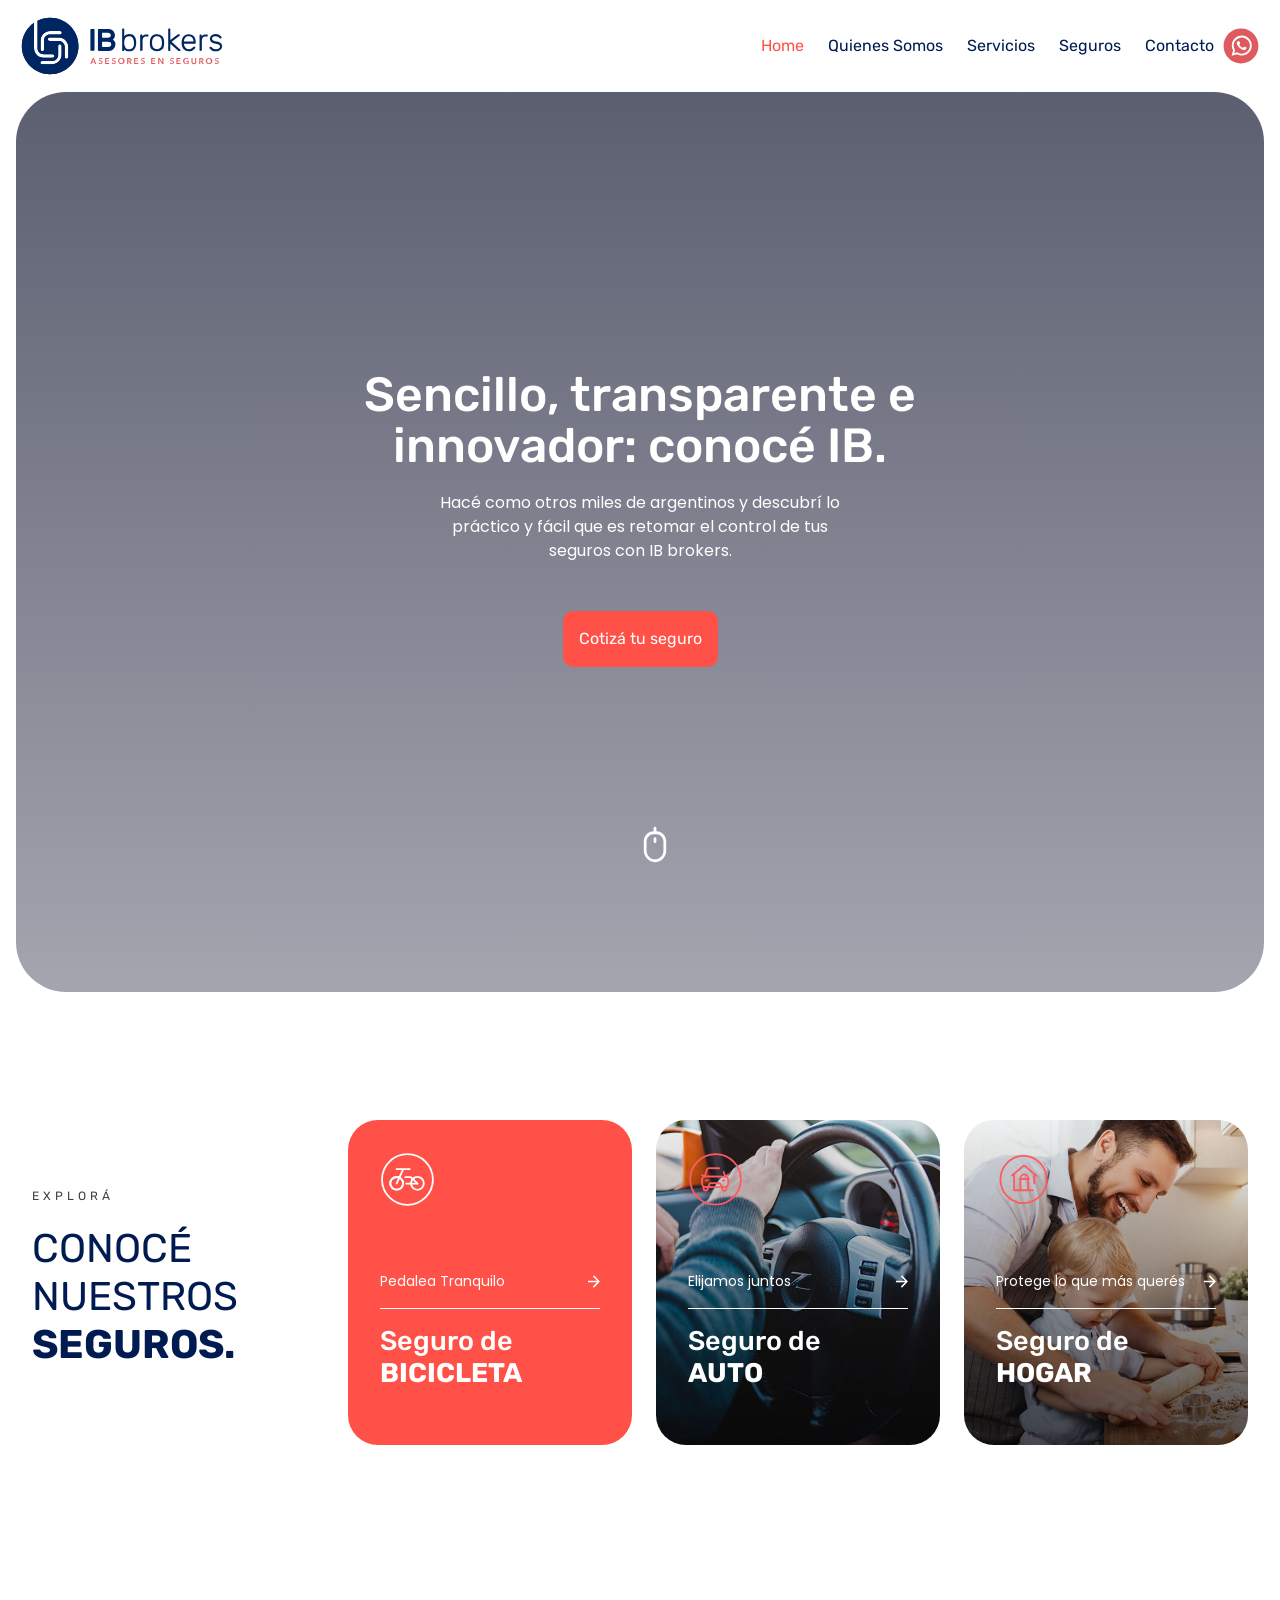
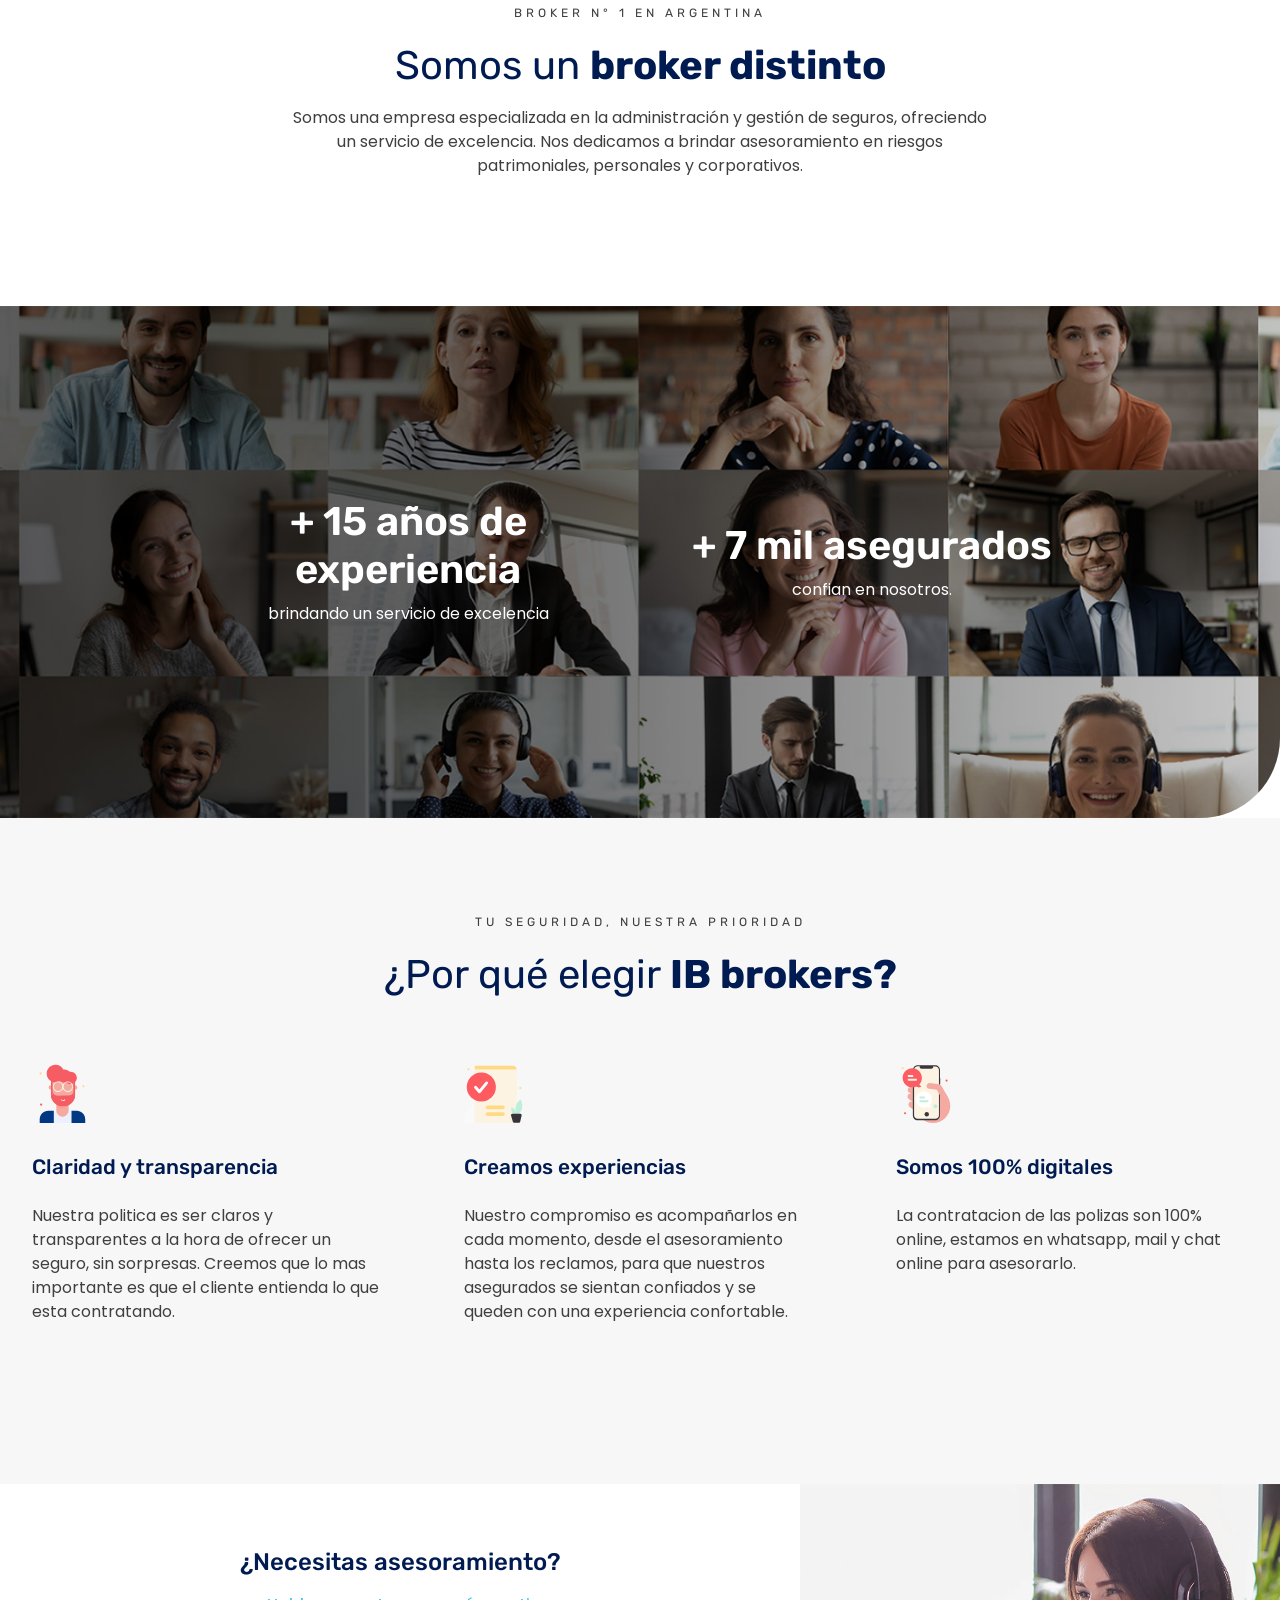
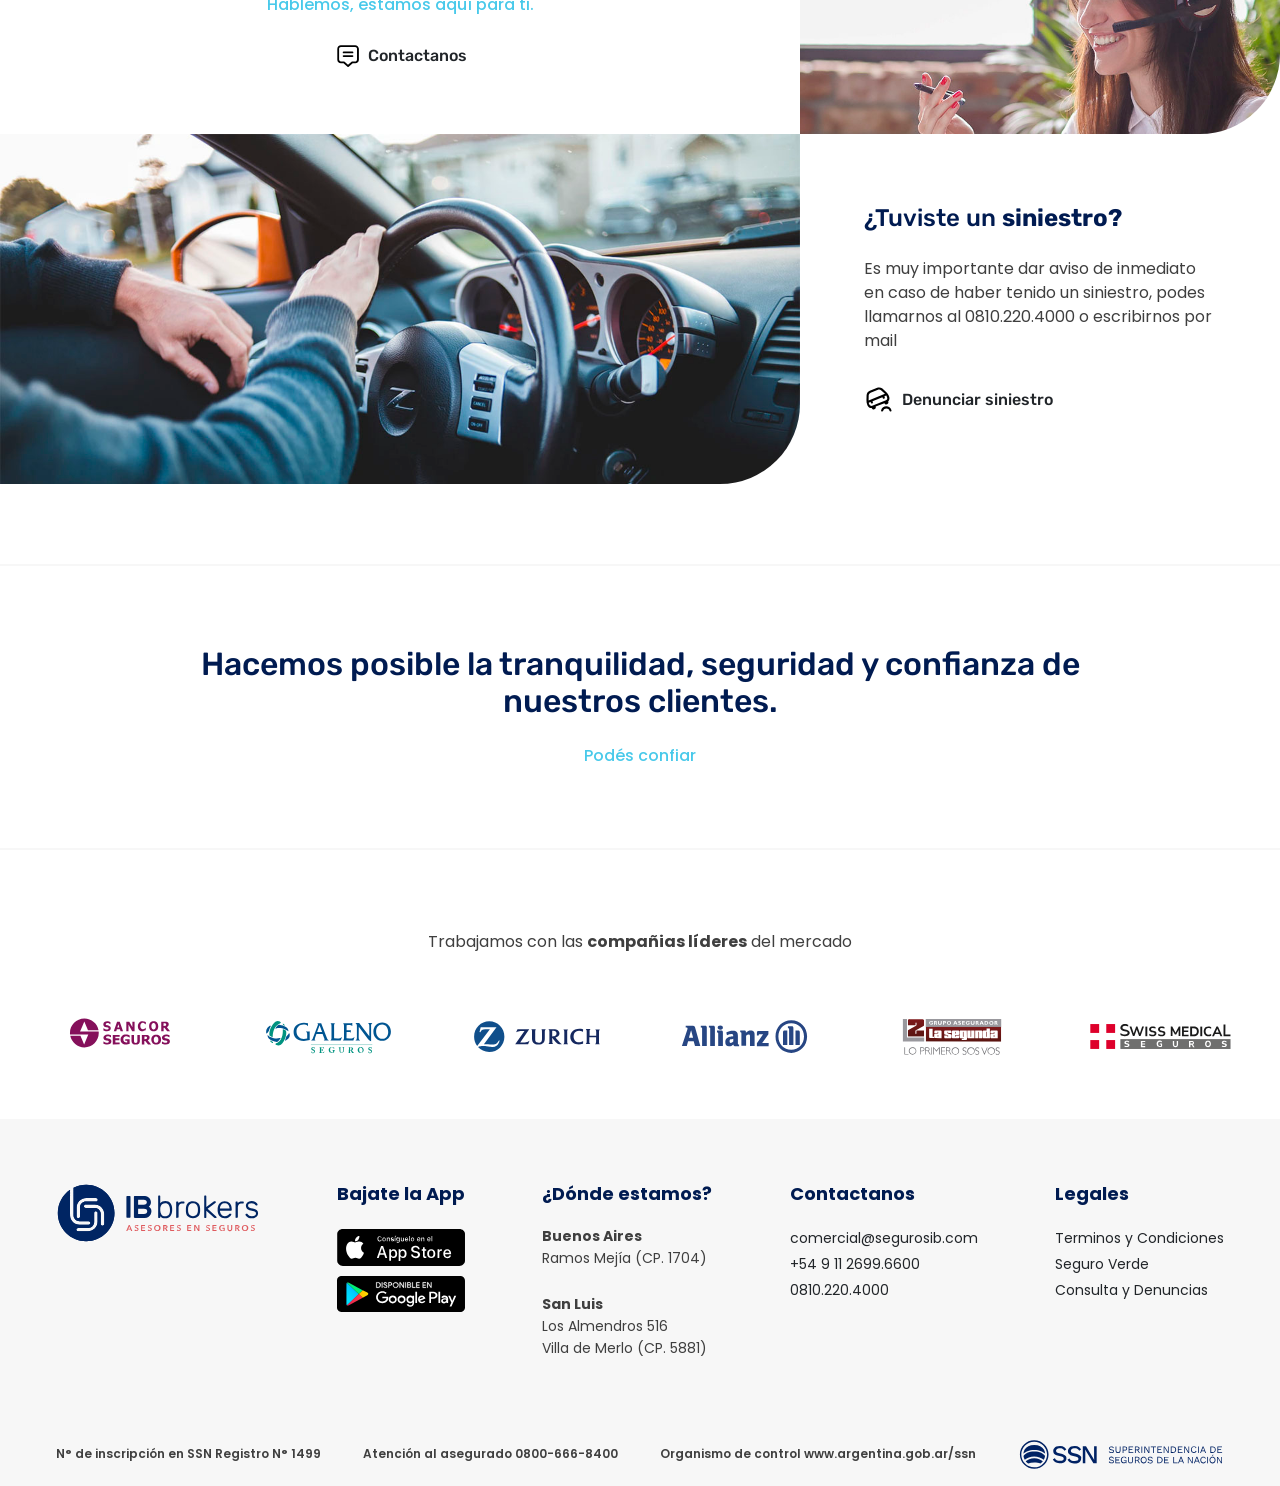
==== commit d4d4ff26: "Proyecto Final" ====
--- a/index.html
+++ b/index.html
@@ -8,8 +8,6 @@
     <meta name="keywords" content="Seguros, Broker de Seguros, Seguros de Vida, Seguros Patrimoniales, Seguros Corporativos, Seguros de Movilidad, Aseguradoras, Cotizar Seguro">
 
     <link href="https://cdn.jsdelivr.net/npm/bootstrap@5.3.2/dist/css/bootstrap.min.css" rel="stylesheet" integrity="sha384-T3c6CoIi6uLrA9TneNEoa7RxnatzjcDSCmG1MXxSR1GAsXEV/Dwwykc2MPK8M2HN" crossorigin="anonymous">
-
-    <link href="https://unpkg.com/aos@2.3.1/dist/aos.css" rel="stylesheet">
 
     <link rel="stylesheet" href="./css/main.css">
 
@@ -64,8 +62,7 @@
         </section>
 
 
-        <section class="section-2" id="cotiza-seguro" data-aos="fade-up"
-        data-aos-anchor-placement="center-bottom">
+        <section class="section-2" id="cotiza-seguro">
             <div class="seguros__title">
                 <p class="seguros__subtitle">EXPLORÁ</p>
                 <h2>CONOCÉ NUESTROS <strong>SEGUROS.</strong></h2>
@@ -115,8 +112,7 @@
             </div>
         </section>
 
-        <section class="section-3" data-aos="fade-up"
-        data-aos-anchor-placement="bottom-bottom">
+        <section class="section-3">
             <div>
                 <p class="seguros__subtitle">BROKER N° 1 EN ARGENTINA</p>
                 <h2>Somos un <strong>broker distinto</strong></h2>
@@ -125,11 +121,11 @@
         </section>
 
         <section class="section-4">
-            <div class="section-4-a" data-aos="zoom-in">
+            <div class="section-4-a">
                 <h2>+ 15 años de experiencia</h2>
                 <p>brindando un servicio de excelencia</p>
             </div>
-            <div class="section-4-a" data-aos="zoom-in">
+            <div class="section-4-a">
                 <h2>+ 7 mil asegurados</h2>
                 <p>confian en nosotros.
                 </p>
@@ -138,26 +134,25 @@
 
         <section class="section-5">
             <div class="section-5__features">
-                <div data-aos="fade-up"
-                data-aos-anchor-placement="bottom-bottom">
+                <div>
                     <p class="seguros__subtitle">TU SEGURIDAD, NUESTRA PRIORIDAD</p>
                     <h2>¿Por qué elegir <strong>IB brokers?</strong></h2>
                 </div>
 
                 <div class="features">
-                    <div class="features__1" data-aos="zoom-in">
+                    <div class="features__1">
                         <img class="img-features" src="./imag/features-1.svg" alt="Icono Transparencia">
                         <h4>Claridad y transparencia</h4>
                         <p>Nuestra politica es ser claros y transparentes a la hora de ofrecer un seguro, sin sorpresas. Creemos que lo mas importante es que el cliente entienda lo que esta contratando.</p>
                     </div>
 
-                    <div class="features__2" data-aos="zoom-in">
+                    <div class="features__2">
                         <img class="img-features" src="./imag/features-2.svg" alt="Icono experiencia">
                         <h4>Creamos experiencias</h4>
                         <p>Nuestro compromiso es acompañarlos en cada momento, desde el asesoramiento hasta los reclamos, para que nuestros asegurados se sientan confiados y se queden con una experiencia confortable.</p>
                     </div>
 
-                    <div class="features__3" data-aos="zoom-in">
+                    <div class="features__3">
                         <img class="img-features" src="./imag/features-3.svg" alt="Icono-Bicicletaono Digital">
                         <h4>Somos 100% digitales</h4>
                         <p>La contratacion de las polizas son 100% online, estamos en whatsapp, mail y chat online para asesorarlo.</p>
@@ -169,15 +164,19 @@
 
         <section class="section-6">
             <div class="contenido-grid">
-                <div class="contenido-grid__one" data-aos="fade-right">
+                <div class="contenido-grid__one">
                     <h3>¿Necesitas asesoramiento?</h3>
                     <p class="contenido-grid__text__one">Hablemos, estamos aquí para ti.</p>
+                    <div class="contenido-grid__text__one__bottom">
+                        <img src="./imag/comment-alt.svg" alt="Boton Denunciar">
+                        <a href="https://api.whatsapp.com/send?phone=5491161267006&text=%20Hola!%20Me%20gustar%C3%ADa%20cotizar%20mi%20celular" target="_blank">Contactanos</a>
+                    </div>
                 </div>
                 
                 <div class="contenido-grid__two"></div>
                 <div class="contenido-grid__three"></div>
 
-                <div class="contenido-grid__four" data-aos="fade-left">
+                <div class="contenido-grid__four">
                     <h3>¿Tuviste un <strong>siniestro?</strong></h3>
                     <p class="contenido-grid__text__four">Es muy importante dar aviso de inmediato en caso de haber tenido un siniestro, podes llamarnos al 0810.220.4000 o escribirnos por mail</p>
                     <div class="contenido-grid__text__four__botom">
@@ -189,16 +188,14 @@
             </div>
         </section>
 
-        <section class="section-7" data-aos="fade-up"
-        data-aos-anchor-placement="center-bottom">
+        <section class="section-7">
             <div class="container__frase">
                 <h2 class="container__frase__one">Hacemos posible la tranquilidad, seguridad y confianza de nuestros clientes.</h2>
                 <p class="container__frase__two">Podés confiar</p>
             </div>
         </section>
 
-        <section class="section-8" data-aos="fade-up"
-        data-aos-anchor-placement="center-bottom">
+        <section class="section-8">
                 <div>
                     <p>Trabajamos con las <strong>compañias líderes</strong> del mercado</p>
                 </div>
@@ -224,8 +221,8 @@
 
             <div>
                 <h4 class="title-footer">Bajate la App</h4>
-                <img class="img-footer" src="./imag/apple.svg" alt="App Apple">
-                <img class="img-footer" src="./imag/googeplar.svg" alt="App Google">     
+                <a href="https://www.apple.com/la/app-store/" target="_blank"><img class="img-footer" src="./imag/apple.svg" alt="App Apple"></a>
+                <a href="https://play.google.com/store/apps/details?id=com.google.android.googlequicksearchbox&hl=es_AR&gl=US" target="_blank"><img class="img-footer" src="./imag/googeplar.svg" alt="App Google"></a>     
             </div>
 
             <div>
@@ -242,20 +239,20 @@
             </div>
 
             <div>
-                <h4 class="title-footer">Quienes Somos</h4>
+                <h4 class="title-footer">Contactanos</h4>
                     <ul>
-                        <li class="item-fotter">Nuestros Valores</li>
-                        <li class="item-fotter">Quienes Somos</li>
+                        <li class="item-fotter">comercial@segurosib.com</li>
+                        <li class="item-fotter">+54 9 11 2699.6600</li>
+                        <li class="item-fotter">0810.220.4000</li>
                     </ul>
             </div>
 
             <div>
                 <h4 class="title-footer">Legales</h4>
                 <ul> 
-                    <li class="item-fotter">Términos y condiciones</li>
-                    <li class="item-fotter">Política de privacidad</li>
-                    <li class="item-fotter">Atención al asegurado</li>
-                </ul>
+                    <li class="item-fotter"><a href="https://www.argentina.gob.ar/justicia/convosenlaweb/situaciones/porque-es-importante-leer-los-terminos-y-condiciones-de-una-pagina-en-internet-o-aplicacion#:~:text=%C2%BFQu%C3%A9%20son%20los%20t%C3%A9rminos%20y,web%20o%20de%20una%20aplicaci%C3%B3n." target="_blank">Terminos y Condiciones</a></li>
+                    <li class="item-fotter"><a href="https://www.argentina.gob.ar/superintendencia-de-seguros/seguroverde" target="_blank">Seguro Verde</a></li>
+                    <li class="item-fotter"><a href="https://www.argentina.gob.ar/superintendencia-de-seguros/consultas-y-denuncias" target="_blank">Consulta y Denuncias</a></li>
             </div>
             
         </div>
@@ -284,10 +281,5 @@
 
 <script src="https://cdn.jsdelivr.net/npm/bootstrap@5.3.2/dist/js/bootstrap.bundle.min.js" integrity="sha384-C6RzsynM9kWDrMNeT87bh95OGNyZPhcTNXj1NW7RuBCsyN/o0jlpcV8Qyq46cDfL" crossorigin="anonymous"></script>
 
-<script src="https://unpkg.com/aos@2.3.1/dist/aos.js"></script>
-<script>
-    AOS.init();
-  </script>
-
 </body>
 </html>
--- a/css/main.css
+++ b/css/main.css
@@ -173,7 +173,7 @@
 /*SECTION2*/
 .section-2 {
   max-width: 1300px;
-  margin: 8rem auto;
+  margin: 6rem auto;
   display: flex;
   flex-direction: row;
   justify-content: start;
@@ -212,7 +212,7 @@
   width: 100%;
   gap: 1.5rem;
 }
-@media (max-width: 750px) {
+@media (max-width: 900px) {
   .section-2 .seguros__cajitas {
     flex-direction: column;
     max-width: 100%;
@@ -361,7 +361,7 @@
   margin-block: 4rem;
   gap: 5rem;
 }
-@media (max-width: 750px) {
+@media (max-width: 850px) {
   .section-5 .features {
     flex-direction: column;
   }
@@ -373,7 +373,7 @@
   text-align: left;
   gap: 1rem;
 }
-@media (max-width: 750px) {
+@media (max-width: 850px) {
   .section-5 .features .features__1, .section-5 .features .features__2, .section-5 .features .features__3 {
     width: auto;
   }
@@ -412,9 +412,26 @@
   padding-block: 0.5rem;
   align-items: center;
 }
+.section-6 .contenido-grid .contenido-grid__one .contenido-grid__text__one__bottom {
+  margin-top: 1rem;
+  display: flex;
+  flex-direction: row;
+  justify-content: center;
+  gap: 0.3rem;
+  align-items: center;
+}
+.section-6 .contenido-grid .contenido-grid__one .contenido-grid__text__one__bottom a {
+  font-weight: 500;
+  transition: 1s;
+}
+.section-6 .contenido-grid .contenido-grid__one .contenido-grid__text__one__bottom a:hover {
+  font-weight: 500;
+  color: #ff5148;
+  transform: translate(10px, 0);
+}
 .section-6 .contenido-grid__two {
   width: 100%;
-  height: 200px;
+  height: 250px;
   background-image: url(../imag/Gestiones-imag.jpg);
   border-bottom-right-radius: 80px;
   background-position: top;
@@ -511,7 +528,7 @@
   margin: 4rem 2rem;
   justify-items: center;
 }
-@media (max-width: 820px) {
+@media (max-width: 920px) {
   .section-8 .grid_companias {
     grid-template-columns: 1fr 1fr 1fr;
   }
@@ -540,6 +557,14 @@
   display: flex;
   flex-direction: column;
   gap: 1rem;
+}
+.section-1-quienes-somos .seguros__subtitle {
+  font-family: "Rubik", sans-serif;
+  font-size: 12px;
+  line-height: 17px;
+  font-weight: 400;
+  letter-spacing: 4px;
+  margin-bottom: 20px;
 }
 
 .section-2-quienes-somos {
@@ -614,12 +639,18 @@
   .section-3-quienes-somos .div-features-quienes-somos {
     display: grid;
     grid-template-columns: 1fr;
-    gap: 2rem;
+    gap: 3rem;
     padding: 1rem;
   }
 }
 .section-3-quienes-somos .div-features-quienes-somos img {
   margin-bottom: 1rem;
+}
+.section-3-quienes-somos .div-features-quienes-somos .animate-feature {
+  transition: 1s;
+}
+.section-3-quienes-somos .div-features-quienes-somos .animate-feature:hover {
+  transform: translate(0px, -15px);
 }
 
 @media (max-width: 900px) {
@@ -699,6 +730,12 @@
   margin-bottom: 1rem;
   margin-bottom: 2rem;
 }
+.section-3-servicios .div-features-servicios .animate-feature {
+  transition: 1s;
+}
+.section-3-servicios .div-features-servicios .animate-feature:hover {
+  transform: translate(0px, -15px);
+}
 
 .section-4-servicios {
   max-width: 1300px;
@@ -792,7 +829,7 @@
   gap: 4rem;
   padding: 1rem;
 }
-@media (max-width: 1060px) {
+@media (max-width: 1080px) {
   .seguro-movilidad, .seguro-personales, .seguro-corporativos {
     flex-direction: column;
     align-items: start;
@@ -802,7 +839,7 @@
   width: 600px;
   border-radius: 50px;
 }
-@media (max-width: 1060px) {
+@media (max-width: 1080px) {
   .seguro-movilidad .imag-setion-2-seguros, .seguro-personales .imag-setion-2-seguros, .seguro-corporativos .imag-setion-2-seguros {
     width: 100%;
   }
@@ -937,7 +974,7 @@
   text-align: left;
   margin: 4rem 1rem 1rem 1rem;
 }
-@media (max-width: 1000px) {
+@media (max-width: 1073px) {
   footer .container-footer .Fila-1-footer {
     flex-direction: column;
     gap: 2rem;
@@ -967,10 +1004,19 @@
   line-height: 26px;
   font-weight: 400;
 }
+footer .container-footer .Fila-1-footer a {
+  font-family: "Poppins", sans-serif;
+  font-size: 14px;
+  line-height: 26px;
+  font-weight: 400;
+}
+footer .container-footer .Fila-1-footer a:hover {
+  color: #ff5148;
+}
 footer .container-footer .Fila-1-footer .img-footer {
   margin-block: 0.3rem;
 }
-@media (max-width: 1000px) {
+@media (max-width: 1073px) {
   footer .container-footer .Fila-1-footer .img-footer {
     width: 10rem;
   }
@@ -983,11 +1029,12 @@
   align-items: center;
   margin: 4rem 1rem 1rem 1rem;
 }
-@media (max-width: 1000px) {
+@media (max-width: 1073px) {
   footer .container-footer .Fila-2-footer {
     flex-direction: column;
     gap: 1rem;
     align-items: start;
+    margin-top: 1rem;
   }
 }
 footer .container-footer .Fila-2-footer .text-footer-fila2 {
